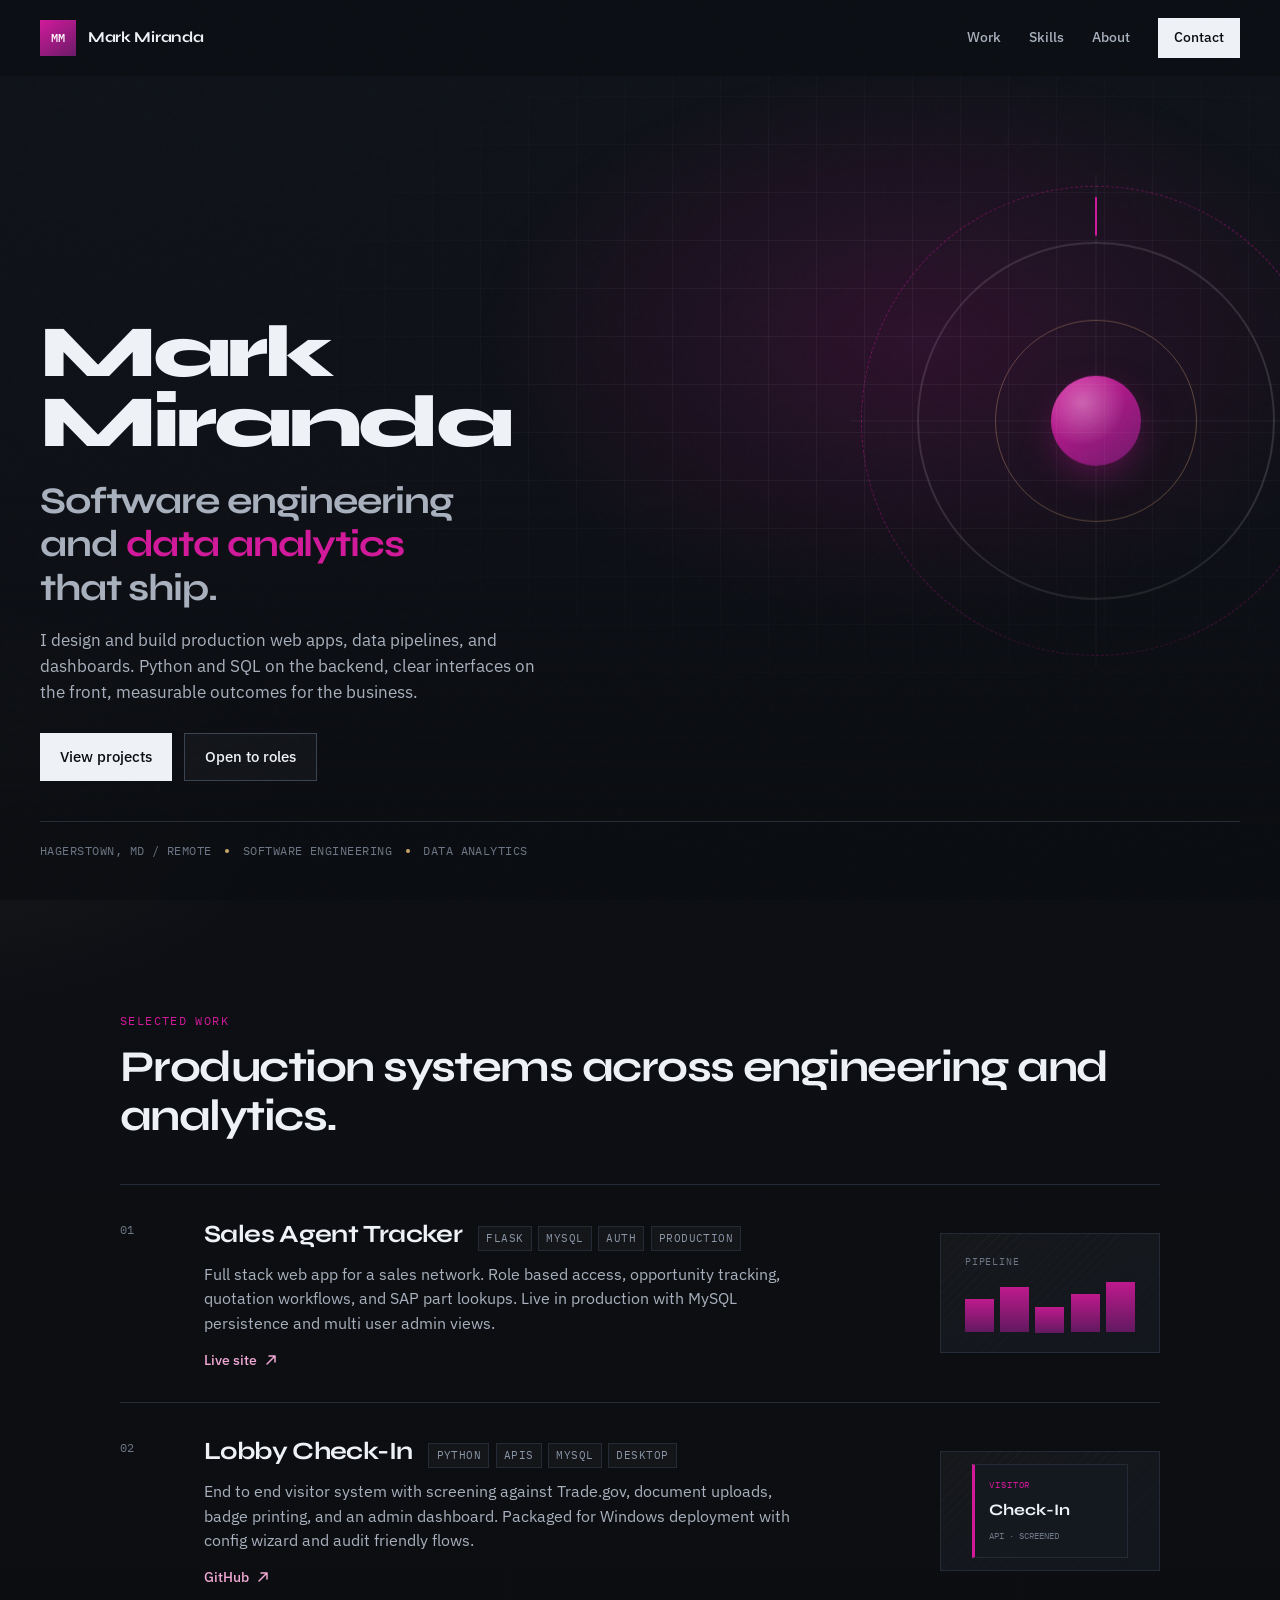
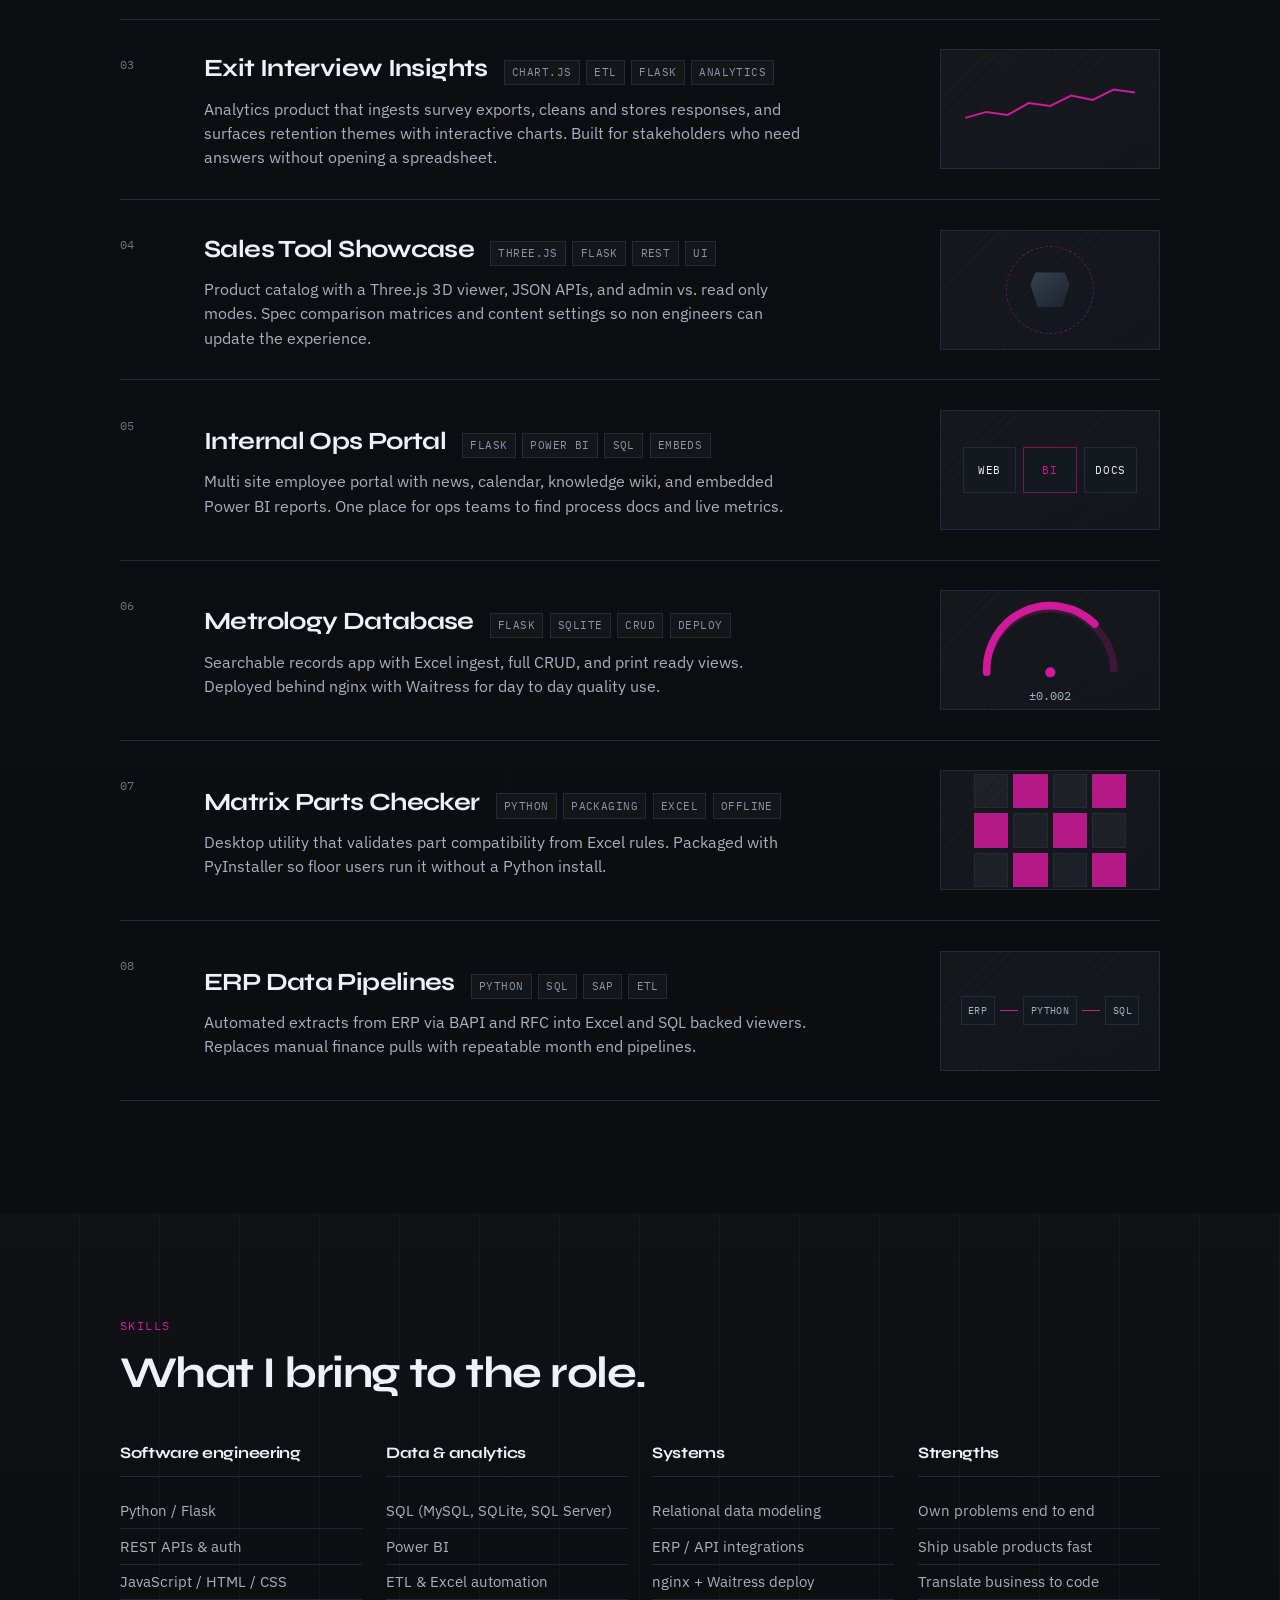
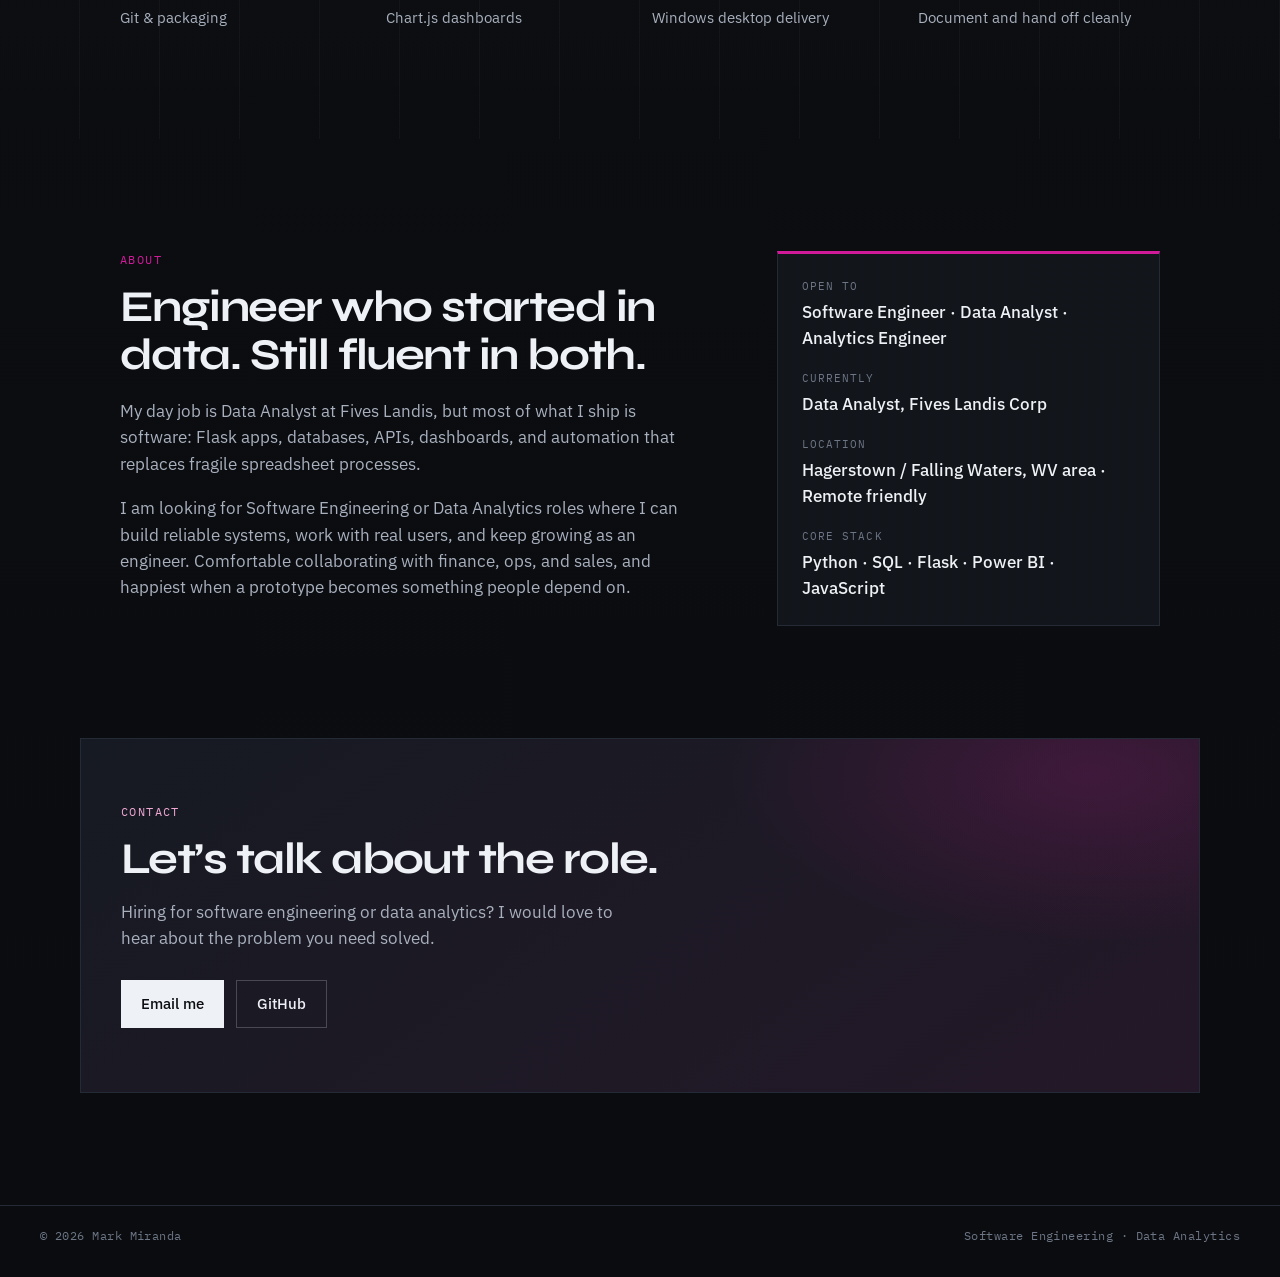
==== index.html @ 3b76115c "Publish portfolio site for software engineering and data analytics roles." ====
<!DOCTYPE html>
<html lang="en">
<head>
  <meta charset="UTF-8" />
  <meta name="viewport" content="width=device-width, initial-scale=1" />
  <meta name="description" content="Mark Miranda. Software engineer and data analyst. Python, Flask, SQL, Power BI. Building production web apps and analytics systems." />
  <title>Mark Miranda | Software Engineering &amp; Data Analytics</title>
  <link rel="preconnect" href="https://fonts.googleapis.com" />
  <link rel="preconnect" href="https://fonts.gstatic.com" crossorigin />
  <link href="https://fonts.googleapis.com/css2?family=IBM+Plex+Mono:wght@400;500&family=IBM+Plex+Sans:wght@400;500;600&family=Syne:wght@600;700;800&display=swap" rel="stylesheet" />
  <link rel="stylesheet" href="styles.css" />
</head>
<body>
  <div class="noise" aria-hidden="true"></div>

  <header class="site-header">
    <a class="logo" href="#top" aria-label="Mark Miranda home">
      <span class="logo-mark">MM</span>
      <span class="logo-name">Mark Miranda</span>
    </a>
    <nav class="nav" aria-label="Primary">
      <a href="#work">Work</a>
      <a href="#skills">Skills</a>
      <a href="#about">About</a>
      <a href="#contact" class="nav-cta">Contact</a>
    </nav>
    <button class="nav-toggle" type="button" aria-label="Open menu" aria-expanded="false">
      <span></span><span></span>
    </button>
  </header>

  <main id="top">
    <section class="hero">
      <div class="hero-visual" aria-hidden="true">
        <div class="dial">
          <div class="dial-ring dial-ring-a"></div>
          <div class="dial-ring dial-ring-b"></div>
          <div class="dial-ring dial-ring-c"></div>
          <div class="dial-cross"></div>
          <div class="dial-core"></div>
          <div class="dial-tick"></div>
        </div>
        <div class="hero-grid"></div>
        <div class="hero-wash"></div>
      </div>

      <div class="hero-copy">
        <p class="hero-brand">Mark Miranda</p>
        <h1 class="hero-title">
          Software engineering<br />
          and <span class="accent">data analytics</span><br />
          that ship.
        </h1>
        <p class="hero-lead">
          I design and build production web apps, data pipelines, and dashboards.
          Python and SQL on the backend, clear interfaces on the front, measurable
          outcomes for the business.
        </p>
        <div class="hero-actions">
          <a class="btn btn-primary" href="#work">View projects</a>
          <a class="btn btn-ghost" href="#contact">Open to roles</a>
        </div>
      </div>

      <div class="hero-meta">
        <span>Hagerstown, MD / Remote</span>
        <span class="dot" aria-hidden="true"></span>
        <span>Software Engineering</span>
        <span class="dot" aria-hidden="true"></span>
        <span>Data Analytics</span>
      </div>
    </section>

    <section class="work" id="work">
      <div class="section-head">
        <p class="eyebrow">Selected work</p>
        <h2>Production systems across engineering and analytics.</h2>
      </div>

      <ol class="project-list">
        <li class="project" data-reveal>
          <div class="project-index">01</div>
          <div class="project-body">
            <div class="project-top">
              <h3>Sales Agent Tracker</h3>
              <ul class="tags">
                <li>Flask</li>
                <li>MySQL</li>
                <li>Auth</li>
                <li>Production</li>
              </ul>
            </div>
            <p>
              Full stack web app for a sales network. Role based access, opportunity
              tracking, quotation workflows, and SAP part lookups. Live in production
              with MySQL persistence and multi user admin views.
            </p>
            <a class="project-link" href="https://www.fiveslandiscorp.com" target="_blank" rel="noopener noreferrer">
              Live site
              <svg width="16" height="16" viewBox="0 0 16 16" fill="none" aria-hidden="true"><path d="M4 12L12 4M12 4H6M12 4V10" stroke="currentColor" stroke-width="1.5" stroke-linecap="round" stroke-linejoin="round"/></svg>
            </a>
          </div>
          <div class="project-visual v-tracker" aria-hidden="true">
            <div class="viz-panel">
              <span class="viz-label">Pipeline</span>
              <div class="bars">
                <i style="--h:62%"></i><i style="--h:84%"></i><i style="--h:48%"></i><i style="--h:71%"></i><i style="--h:93%"></i>
              </div>
            </div>
          </div>
        </li>

        <li class="project" data-reveal>
          <div class="project-index">02</div>
          <div class="project-body">
            <div class="project-top">
              <h3>Lobby Check-In</h3>
              <ul class="tags">
                <li>Python</li>
                <li>APIs</li>
                <li>MySQL</li>
                <li>Desktop</li>
              </ul>
            </div>
            <p>
              End to end visitor system with screening against Trade.gov, document
              uploads, badge printing, and an admin dashboard. Packaged for Windows
              deployment with config wizard and audit friendly flows.
            </p>
            <a class="project-link" href="https://github.com/markdantemiranda/LobbyCheckInV1" target="_blank" rel="noopener noreferrer">
              GitHub
              <svg width="16" height="16" viewBox="0 0 16 16" fill="none" aria-hidden="true"><path d="M4 12L12 4M12 4H6M12 4V10" stroke="currentColor" stroke-width="1.5" stroke-linecap="round" stroke-linejoin="round"/></svg>
            </a>
          </div>
          <div class="project-visual v-lobby" aria-hidden="true">
            <div class="badge-mock">
              <span class="badge-chip">VISITOR</span>
              <span class="badge-name">Check-In</span>
              <span class="badge-id">API · SCREENED</span>
            </div>
          </div>
        </li>

        <li class="project" data-reveal>
          <div class="project-index">03</div>
          <div class="project-body">
            <div class="project-top">
              <h3>Exit Interview Insights</h3>
              <ul class="tags">
                <li>Chart.js</li>
                <li>ETL</li>
                <li>Flask</li>
                <li>Analytics</li>
              </ul>
            </div>
            <p>
              Analytics product that ingests survey exports, cleans and stores responses,
              and surfaces retention themes with interactive charts. Built for
              stakeholders who need answers without opening a spreadsheet.
            </p>
          </div>
          <div class="project-visual v-exit" aria-hidden="true">
            <div class="spark">
              <svg viewBox="0 0 160 64" preserveAspectRatio="none">
                <polyline points="0,48 20,40 40,44 60,28 80,32 100,18 120,24 140,10 160,14" fill="none" stroke="currentColor" stroke-width="2.5"/>
              </svg>
            </div>
          </div>
        </li>

        <li class="project" data-reveal>
          <div class="project-index">04</div>
          <div class="project-body">
            <div class="project-top">
              <h3>Sales Tool Showcase</h3>
              <ul class="tags">
                <li>Three.js</li>
                <li>Flask</li>
                <li>REST</li>
                <li>UI</li>
              </ul>
            </div>
            <p>
              Product catalog with a Three.js 3D viewer, JSON APIs, and admin vs.
              read only modes. Spec comparison matrices and content settings so
              non engineers can update the experience.
            </p>
          </div>
          <div class="project-visual v-sales" aria-hidden="true">
            <div class="orbit">
              <div class="orbit-ring"></div>
              <div class="orbit-machine"></div>
            </div>
          </div>
        </li>

        <li class="project" data-reveal>
          <div class="project-index">05</div>
          <div class="project-body">
            <div class="project-top">
              <h3>Internal Ops Portal</h3>
              <ul class="tags">
                <li>Flask</li>
                <li>Power BI</li>
                <li>SQL</li>
                <li>Embeds</li>
              </ul>
            </div>
            <p>
              Multi site employee portal with news, calendar, knowledge wiki, and
              embedded Power BI reports. One place for ops teams to find process
              docs and live metrics.
            </p>
          </div>
          <div class="project-visual v-portal" aria-hidden="true">
            <div class="portal-tiles">
              <span>WEB</span><span>BI</span><span>DOCS</span>
            </div>
          </div>
        </li>

        <li class="project" data-reveal>
          <div class="project-index">06</div>
          <div class="project-body">
            <div class="project-top">
              <h3>Metrology Database</h3>
              <ul class="tags">
                <li>Flask</li>
                <li>SQLite</li>
                <li>CRUD</li>
                <li>Deploy</li>
              </ul>
            </div>
            <p>
              Searchable records app with Excel ingest, full CRUD, and print ready
              views. Deployed behind nginx with Waitress for day to day quality use.
            </p>
          </div>
          <div class="project-visual v-metro" aria-hidden="true">
            <div class="metro-gauge">
              <svg viewBox="0 0 120 70" fill="none">
                <path d="M10 60 A50 50 0 0 1 110 60" stroke="currentColor" stroke-width="6" opacity=".2"/>
                <path class="metro-arc" d="M10 60 A50 50 0 0 1 95 22" stroke="currentColor" stroke-width="6" stroke-linecap="round"/>
                <circle cx="60" cy="60" r="4" fill="currentColor"/>
              </svg>
              <span>±0.002</span>
            </div>
          </div>
        </li>

        <li class="project" data-reveal>
          <div class="project-index">07</div>
          <div class="project-body">
            <div class="project-top">
              <h3>Matrix Parts Checker</h3>
              <ul class="tags">
                <li>Python</li>
                <li>Packaging</li>
                <li>Excel</li>
                <li>Offline</li>
              </ul>
            </div>
            <p>
              Desktop utility that validates part compatibility from Excel rules.
              Packaged with PyInstaller so floor users run it without a Python install.
            </p>
          </div>
          <div class="project-visual v-matrix" aria-hidden="true">
            <div class="matrix-grid">
              <i></i><i class="on"></i><i></i><i class="on"></i>
              <i class="on"></i><i></i><i class="on"></i><i></i>
              <i></i><i class="on"></i><i></i><i class="on"></i>
            </div>
          </div>
        </li>

        <li class="project" data-reveal>
          <div class="project-index">08</div>
          <div class="project-body">
            <div class="project-top">
              <h3>ERP Data Pipelines</h3>
              <ul class="tags">
                <li>Python</li>
                <li>SQL</li>
                <li>SAP</li>
                <li>ETL</li>
              </ul>
            </div>
            <p>
              Automated extracts from ERP via BAPI and RFC into Excel and SQL backed
              viewers. Replaces manual finance pulls with repeatable month end pipelines.
            </p>
          </div>
          <div class="project-visual v-sap" aria-hidden="true">
            <div class="sap-flow">
              <span>ERP</span>
              <em></em>
              <span>Python</span>
              <em></em>
              <span>SQL</span>
            </div>
          </div>
        </li>
      </ol>
    </section>

    <section class="stack" id="skills">
      <div class="section-head">
        <p class="eyebrow">Skills</p>
        <h2>What I bring to the role.</h2>
      </div>
      <div class="stack-grid" data-reveal>
        <div>
          <h3>Software engineering</h3>
          <ul>
            <li>Python / Flask</li>
            <li>REST APIs &amp; auth</li>
            <li>JavaScript / HTML / CSS</li>
            <li>Git &amp; packaging</li>
          </ul>
        </div>
        <div>
          <h3>Data &amp; analytics</h3>
          <ul>
            <li>SQL (MySQL, SQLite, SQL Server)</li>
            <li>Power BI</li>
            <li>ETL &amp; Excel automation</li>
            <li>Chart.js dashboards</li>
          </ul>
        </div>
        <div>
          <h3>Systems</h3>
          <ul>
            <li>Relational data modeling</li>
            <li>ERP / API integrations</li>
            <li>nginx + Waitress deploy</li>
            <li>Windows desktop delivery</li>
          </ul>
        </div>
        <div>
          <h3>Strengths</h3>
          <ul>
            <li>Own problems end to end</li>
            <li>Ship usable products fast</li>
            <li>Translate business to code</li>
            <li>Document and hand off cleanly</li>
          </ul>
        </div>
      </div>
    </section>

    <section class="about" id="about">
      <div class="about-grid">
        <div class="about-copy" data-reveal>
          <p class="eyebrow">About</p>
          <h2>Engineer who started in data. Still fluent in both.</h2>
          <p>
            My day job is Data Analyst at Fives Landis, but most of what I ship is
            software: Flask apps, databases, APIs, dashboards, and automation that
            replaces fragile spreadsheet processes.
          </p>
          <p>
            I am looking for Software Engineering or Data Analytics roles where I can
            build reliable systems, work with real users, and keep growing as an
            engineer. Comfortable collaborating with finance, ops, and sales, and
            happiest when a prototype becomes something people depend on.
          </p>
        </div>
        <aside class="about-aside" data-reveal>
          <dl>
            <div>
              <dt>Open to</dt>
              <dd>Software Engineer · Data Analyst · Analytics Engineer</dd>
            </div>
            <div>
              <dt>Currently</dt>
              <dd>Data Analyst, Fives Landis Corp</dd>
            </div>
            <div>
              <dt>Location</dt>
              <dd>Hagerstown / Falling Waters, WV area · Remote friendly</dd>
            </div>
            <div>
              <dt>Core stack</dt>
              <dd>Python · SQL · Flask · Power BI · JavaScript</dd>
            </div>
          </dl>
        </aside>
      </div>
    </section>

    <section class="contact" id="contact">
      <div class="contact-panel" data-reveal>
        <p class="eyebrow">Contact</p>
        <h2>Let’s talk about the role.</h2>
        <p>
          Hiring for software engineering or data analytics? I would love to hear
          about the problem you need solved.
        </p>
        <div class="contact-actions">
          <a class="btn btn-primary" href="mailto:Mark.Miranda@fivesgroup.com">Email me</a>
          <a class="btn btn-ghost" href="https://github.com/markdantemiranda" target="_blank" rel="noopener noreferrer">GitHub</a>
        </div>
      </div>
    </section>
  </main>

  <footer class="site-footer">
    <span>© <span id="year"></span> Mark Miranda</span>
    <span class="footer-note">Software Engineering · Data Analytics</span>
  </footer>

  <script src="script.js"></script>
</body>
</html>
---- styles.css ----
:root {
  --bg: #0c0e12;
  --bg-elevated: #14181f;
  --ink: #eef1f5;
  --ink-soft: #a8b0bd;
  --mute: #6d7685;
  --line: #252b36;
  --line-strong: #3a4352;
  --magenta: #d11a9a;
  --mulberry: #6b1a68;
  --gold: #c9a66b;
  --steel: #8b96a8;
  --font-display: "Syne", sans-serif;
  --font-body: "IBM Plex Sans", sans-serif;
  --font-mono: "IBM Plex Mono", ui-monospace, monospace;
  --ease: cubic-bezier(0.22, 1, 0.36, 1);
  --max: 1120px;
}

*,
*::before,
*::after {
  box-sizing: border-box;
}

html {
  scroll-behavior: smooth;
  color-scheme: dark;
}

body {
  margin: 0;
  color: var(--ink);
  font-family: var(--font-body);
  font-size: 17px;
  line-height: 1.55;
  background:
    radial-gradient(900px 520px at 88% -8%, rgba(209, 26, 154, 0.14), transparent 55%),
    radial-gradient(700px 420px at -5% 18%, rgba(201, 166, 107, 0.06), transparent 50%),
    linear-gradient(180deg, #10131a 0%, var(--bg) 28%, #0a0c10 100%);
  -webkit-font-smoothing: antialiased;
  overflow-x: hidden;
}

img {
  max-width: 100%;
  display: block;
}

a {
  color: inherit;
  text-decoration: none;
}

button {
  font: inherit;
  color: inherit;
  background: none;
  border: 0;
  cursor: pointer;
}

ul,
ol {
  margin: 0;
  padding: 0;
  list-style: none;
}

h1,
h2,
h3,
p {
  margin: 0;
}

.noise {
  pointer-events: none;
  position: fixed;
  inset: 0;
  z-index: 9999;
  opacity: 0.045;
  mix-blend-mode: soft-light;
  background-image: url("data:image/svg+xml,%3Csvg viewBox='0 0 200 200' xmlns='http://www.w3.org/2000/svg'%3E%3Cfilter id='n'%3E%3CfeTurbulence type='fractalNoise' baseFrequency='0.85' numOctaves='4' stitchTiles='stitch'/%3E%3C/filter%3E%3Crect width='100%25' height='100%25' filter='url(%23n)'/%3E%3C/svg%3E");
}

/* ---------- Header ---------- */
.site-header {
  position: fixed;
  inset: 0 0 auto;
  z-index: 100;
  display: flex;
  align-items: center;
  justify-content: space-between;
  padding: 1.1rem clamp(1.25rem, 4vw, 2.5rem);
  backdrop-filter: blur(16px);
  background: rgba(12, 14, 18, 0.72);
  border-bottom: 1px solid transparent;
  transition: border-color 0.3s var(--ease), background 0.3s var(--ease);
}

.site-header.is-scrolled {
  border-bottom-color: var(--line);
  background: rgba(12, 14, 18, 0.9);
}

.logo {
  display: flex;
  align-items: center;
  gap: 0.75rem;
}

.logo-mark {
  display: grid;
  place-items: center;
  width: 2.25rem;
  height: 2.25rem;
  font-family: var(--font-mono);
  font-size: 0.72rem;
  font-weight: 500;
  letter-spacing: 0.04em;
  color: #fff;
  background: linear-gradient(145deg, var(--magenta), var(--mulberry));
}

.logo-name {
  font-family: var(--font-display);
  font-weight: 700;
  font-size: 0.95rem;
  letter-spacing: -0.02em;
}

.nav {
  display: flex;
  align-items: center;
  gap: 1.75rem;
}

.nav a {
  font-size: 0.9rem;
  font-weight: 500;
  color: var(--ink-soft);
  transition: color 0.2s;
}

.nav a:hover {
  color: var(--ink);
}

.nav-cta {
  padding: 0.55rem 1rem;
  color: #0c0e12 !important;
  background: var(--ink);
  transition: background 0.2s, color 0.2s, transform 0.2s;
}

.nav-cta:hover {
  background: var(--magenta);
  color: #fff !important;
}

.nav-toggle {
  display: none;
  width: 2.5rem;
  height: 2.5rem;
  place-items: center;
  gap: 6px;
  flex-direction: column;
}

.nav-toggle span {
  display: block;
  width: 1.25rem;
  height: 1.5px;
  background: var(--ink);
  transition: transform 0.3s var(--ease);
}

.nav-toggle[aria-expanded="true"] span:first-child {
  transform: translateY(3.75px) rotate(45deg);
}

.nav-toggle[aria-expanded="true"] span:last-child {
  transform: translateY(-3.75px) rotate(-45deg);
}

/* ---------- Hero ---------- */
.hero {
  position: relative;
  min-height: 100svh;
  display: grid;
  align-content: end;
  padding:
    calc(5.5rem + env(safe-area-inset-top))
    clamp(1.25rem, 4vw, 2.5rem)
    clamp(1.5rem, 4vw, 2.5rem);
  overflow: hidden;
}

.hero-visual {
  position: absolute;
  inset: 0;
  pointer-events: none;
}

.hero-grid {
  position: absolute;
  inset: 0;
  background-image:
    linear-gradient(rgba(238, 241, 245, 0.05) 1px, transparent 1px),
    linear-gradient(90deg, rgba(238, 241, 245, 0.05) 1px, transparent 1px);
  background-size: 48px 48px;
  mask-image: radial-gradient(ellipse 70% 60% at 70% 40%, #000 20%, transparent 75%);
  animation: gridIn 1.4s var(--ease) both;
}

.hero-wash {
  position: absolute;
  inset: 0;
  background:
    linear-gradient(180deg, transparent 55%, rgba(12, 14, 18, 0.94) 92%),
    radial-gradient(ellipse 50% 45% at 72% 38%, rgba(209, 26, 154, 0.16), transparent 70%);
}

.dial {
  position: absolute;
  top: 48%;
  right: max(-8vw, -6rem);
  width: min(58vw, 560px);
  aspect-ratio: 1;
  transform: translateY(-52%);
  color: var(--ink);
  animation: dialIn 1.6s var(--ease) both;
}

.dial-ring {
  position: absolute;
  inset: 0;
  border: 1px solid rgba(238, 241, 245, 0.1);
  border-radius: 50%;
}

.dial-ring-a {
  inset: 8%;
  border-style: dashed;
  border-color: rgba(209, 26, 154, 0.45);
  animation: spin 48s linear infinite;
}

.dial-ring-b {
  inset: 18%;
  border-width: 2px;
  border-color: rgba(238, 241, 245, 0.14);
}

.dial-ring-c {
  inset: 32%;
  border-color: rgba(201, 166, 107, 0.4);
}

.dial-cross::before,
.dial-cross::after {
  content: "";
  position: absolute;
  background: rgba(238, 241, 245, 0.08);
}

.dial-cross::before {
  left: 50%;
  top: 6%;
  bottom: 6%;
  width: 1px;
  transform: translateX(-50%);
}

.dial-cross::after {
  top: 50%;
  left: 6%;
  right: 6%;
  height: 1px;
  transform: translateY(-50%);
}

.dial-core {
  position: absolute;
  inset: 42%;
  border-radius: 50%;
  background:
    radial-gradient(circle at 35% 30%, rgba(255, 255, 255, 0.35), transparent 50%),
    linear-gradient(145deg, var(--magenta), var(--mulberry));
  box-shadow: 0 12px 40px -12px rgba(209, 26, 154, 0.55);
}

.dial-tick {
  position: absolute;
  inset: 0;
  animation: spin 22s linear infinite;
}

.dial-tick::before {
  content: "";
  position: absolute;
  top: 10%;
  left: 50%;
  width: 2px;
  height: 7%;
  transform: translateX(-50%);
  background: var(--magenta);
  border-radius: 1px;
}

.hero-copy {
  position: relative;
  z-index: 1;
  max-width: 38rem;
  padding-bottom: 2.5rem;
}

.hero-brand {
  font-family: var(--font-display);
  font-weight: 800;
  font-size: clamp(2.6rem, 7vw, 4.6rem);
  line-height: 0.95;
  letter-spacing: -0.045em;
  margin-bottom: 1.35rem;
  animation: rise 0.9s var(--ease) 0.1s both;
}

.hero-title {
  font-family: var(--font-display);
  font-weight: 700;
  font-size: clamp(1.55rem, 3.4vw, 2.35rem);
  line-height: 1.15;
  letter-spacing: -0.03em;
  color: var(--ink-soft);
  margin-bottom: 1.15rem;
  animation: rise 0.9s var(--ease) 0.22s both;
}

.hero-title .accent {
  color: var(--magenta);
}

.hero-lead {
  max-width: 32rem;
  color: var(--ink-soft);
  font-size: 1.05rem;
  margin-bottom: 1.75rem;
  animation: rise 0.9s var(--ease) 0.34s both;
}

.hero-actions {
  display: flex;
  flex-wrap: wrap;
  gap: 0.75rem;
  animation: rise 0.9s var(--ease) 0.46s both;
}

.hero-meta {
  position: relative;
  z-index: 1;
  display: flex;
  flex-wrap: wrap;
  align-items: center;
  gap: 0.65rem 0.85rem;
  padding-top: 1.25rem;
  border-top: 1px solid var(--line);
  font-family: var(--font-mono);
  font-size: 0.72rem;
  letter-spacing: 0.04em;
  text-transform: uppercase;
  color: var(--mute);
  animation: rise 0.9s var(--ease) 0.58s both;
}

.hero-meta .dot {
  width: 4px;
  height: 4px;
  border-radius: 50%;
  background: var(--gold);
}

.btn {
  display: inline-flex;
  align-items: center;
  justify-content: center;
  gap: 0.4rem;
  min-height: 2.85rem;
  padding: 0.7rem 1.25rem;
  font-weight: 500;
  font-size: 0.95rem;
  transition: background 0.25s, color 0.25s, border-color 0.25s, transform 0.25s;
}

.btn:hover {
  transform: translateY(-1px);
}

.btn-primary {
  color: #0c0e12;
  background: var(--ink);
}

.btn-primary:hover {
  background: var(--magenta);
  color: #fff;
}

.btn-ghost {
  color: var(--ink);
  border: 1px solid var(--line-strong);
  background: rgba(255, 255, 255, 0.03);
}

.btn-ghost:hover {
  border-color: var(--ink-soft);
  background: rgba(255, 255, 255, 0.06);
}

/* ---------- Sections ---------- */
.section-head {
  max-width: var(--max);
  margin: 0 auto 2.75rem;
  padding: 0 clamp(1.25rem, 4vw, 2.5rem);
}

.eyebrow {
  font-family: var(--font-mono);
  font-size: 0.72rem;
  letter-spacing: 0.12em;
  text-transform: uppercase;
  color: var(--magenta);
  margin-bottom: 0.85rem;
}

.section-head h2,
.about-copy h2,
.contact-panel h2 {
  font-family: var(--font-display);
  font-weight: 700;
  font-size: clamp(1.85rem, 3.5vw, 2.75rem);
  letter-spacing: -0.035em;
  line-height: 1.1;
}

/* ---------- Work ---------- */
.work {
  padding: clamp(4.5rem, 10vw, 7rem) 0;
}

.project-list {
  max-width: var(--max);
  margin: 0 auto;
  padding: 0 clamp(1.25rem, 4vw, 2.5rem);
}

.project {
  display: grid;
  grid-template-columns: 3.5rem 1fr minmax(140px, 220px);
  gap: 1.25rem 1.75rem;
  align-items: center;
  padding: 1.85rem 0;
  border-top: 1px solid var(--line);
  transition: background 0.35s var(--ease);
}

.project:last-child {
  border-bottom: 1px solid var(--line);
}

.project:hover {
  background: linear-gradient(90deg, rgba(209, 26, 154, 0.08), transparent 70%);
}

.project-index {
  font-family: var(--font-mono);
  font-size: 0.78rem;
  color: var(--mute);
  padding-top: 0.35rem;
  align-self: start;
}

.project-top {
  display: flex;
  flex-wrap: wrap;
  align-items: baseline;
  gap: 0.65rem 1rem;
  margin-bottom: 0.55rem;
}

.project-top h3 {
  font-family: var(--font-display);
  font-size: clamp(1.25rem, 2.2vw, 1.55rem);
  font-weight: 700;
  letter-spacing: -0.025em;
}

.tags {
  display: flex;
  flex-wrap: wrap;
  gap: 0.4rem;
}

.tags li {
  font-family: var(--font-mono);
  font-size: 0.68rem;
  letter-spacing: 0.04em;
  text-transform: uppercase;
  color: var(--steel);
  padding: 0.2rem 0.45rem;
  border: 1px solid var(--line);
  background: rgba(255, 255, 255, 0.03);
}

.project-body p {
  color: var(--ink-soft);
  max-width: 38rem;
  font-size: 0.98rem;
}

.project-link {
  display: inline-flex;
  align-items: center;
  gap: 0.35rem;
  margin-top: 0.85rem;
  font-size: 0.9rem;
  font-weight: 500;
  color: #f0a8d4;
}

.project-link:hover svg {
  transform: translate(2px, -2px);
}

.project-link svg {
  transition: transform 0.25s var(--ease);
}

.project-visual {
  height: 120px;
  display: grid;
  place-items: center;
  background:
    linear-gradient(160deg, rgba(255, 255, 255, 0.04), rgba(20, 24, 31, 0.9)),
    repeating-linear-gradient(
      -45deg,
      transparent,
      transparent 6px,
      rgba(238, 241, 245, 0.025) 6px,
      rgba(238, 241, 245, 0.025) 7px
    );
  border: 1px solid var(--line);
  overflow: hidden;
}

/* Project visual motifs */
.viz-panel {
  width: 78%;
  color: var(--magenta);
}

.viz-label {
  display: block;
  font-family: var(--font-mono);
  font-size: 0.62rem;
  letter-spacing: 0.08em;
  text-transform: uppercase;
  color: var(--mute);
  margin-bottom: 0.55rem;
}

.bars {
  display: flex;
  align-items: flex-end;
  gap: 6px;
  height: 54px;
}

.bars i {
  flex: 1;
  height: var(--h);
  background: linear-gradient(180deg, var(--magenta), var(--mulberry));
  opacity: 0.9;
  transform-origin: bottom;
  animation: barRise 1.2s var(--ease) both;
}

.badge-mock {
  display: flex;
  flex-direction: column;
  gap: 0.35rem;
  width: 72%;
  padding: 0.85rem 0.9rem;
  background: var(--bg-elevated);
  border: 1px solid var(--line);
  border-left: 3px solid var(--magenta);
}

.badge-chip {
  font-family: var(--font-mono);
  font-size: 0.58rem;
  letter-spacing: 0.1em;
  color: var(--magenta);
}

.badge-name {
  font-family: var(--font-display);
  font-weight: 700;
  font-size: 1rem;
}

.badge-id {
  font-family: var(--font-mono);
  font-size: 0.58rem;
  color: var(--mute);
}

.orbit {
  position: relative;
  width: 88px;
  height: 88px;
}

.orbit-ring {
  position: absolute;
  inset: 0;
  border: 1px dashed rgba(209, 26, 154, 0.45);
  border-radius: 50%;
  animation: spin 18s linear infinite;
}

.orbit-machine {
  position: absolute;
  inset: 22%;
  background: linear-gradient(145deg, #3a4454, #1a1f28);
  clip-path: polygon(20% 15%, 80% 15%, 90% 40%, 75% 85%, 25% 85%, 10% 40%);
  box-shadow: inset 0 0 0 1px rgba(201, 166, 107, 0.35);
}

.portal-tiles {
  display: grid;
  grid-template-columns: repeat(3, 1fr);
  gap: 0.45rem;
  width: 80%;
}

.portal-tiles span {
  display: grid;
  place-items: center;
  aspect-ratio: 1.15;
  font-family: var(--font-mono);
  font-size: 0.68rem;
  letter-spacing: 0.06em;
  background: var(--bg-elevated);
  border: 1px solid var(--line);
}

.portal-tiles span:nth-child(2) {
  border-color: rgba(209, 26, 154, 0.5);
  color: var(--magenta);
}

.metro-gauge {
  display: grid;
  place-items: center;
  gap: 0.15rem;
  color: var(--magenta);
  width: 70%;
}

.metro-gauge svg {
  width: 100%;
}

.metro-arc {
  stroke-dasharray: 120;
  stroke-dashoffset: 120;
  animation: drawArc 1.4s var(--ease) 0.2s forwards;
}

.metro-gauge span {
  font-family: var(--font-mono);
  font-size: 0.72rem;
  color: var(--ink-soft);
}

.spark {
  width: 78%;
  color: var(--magenta);
}

.spark svg {
  width: 100%;
  height: 48px;
}

.spark polyline {
  stroke-dasharray: 240;
  stroke-dashoffset: 240;
  animation: drawLine 1.6s var(--ease) forwards;
}

.matrix-grid {
  display: grid;
  grid-template-columns: repeat(4, 1fr);
  gap: 5px;
  width: 70%;
}

.matrix-grid i {
  aspect-ratio: 1;
  background: rgba(238, 241, 245, 0.04);
  border: 1px solid var(--line);
}

.matrix-grid i.on {
  background: rgba(209, 26, 154, 0.85);
  border-color: transparent;
}

.sap-flow {
  display: flex;
  align-items: center;
  gap: 0.35rem;
  font-family: var(--font-mono);
  font-size: 0.62rem;
  letter-spacing: 0.04em;
  text-transform: uppercase;
  color: var(--ink-soft);
}

.sap-flow em {
  width: 1.1rem;
  height: 1px;
  background: var(--magenta);
}

.sap-flow span {
  padding: 0.35rem 0.4rem;
  background: var(--bg-elevated);
  border: 1px solid var(--line);
}

/* ---------- Stack ---------- */
.stack {
  padding: clamp(4rem, 9vw, 6.5rem) 0;
  background:
    linear-gradient(180deg, rgba(255, 255, 255, 0.02), transparent),
    repeating-linear-gradient(
      90deg,
      transparent,
      transparent 79px,
      rgba(238, 241, 245, 0.03) 79px,
      rgba(238, 241, 245, 0.03) 80px
    );
}

.stack-grid {
  max-width: var(--max);
  margin: 0 auto;
  padding: 0 clamp(1.25rem, 4vw, 2.5rem);
  display: grid;
  grid-template-columns: repeat(4, 1fr);
  gap: 2rem 1.5rem;
}

.stack-grid h3 {
  font-family: var(--font-display);
  font-size: 1rem;
  font-weight: 700;
  letter-spacing: -0.02em;
  margin-bottom: 1rem;
  padding-bottom: 0.65rem;
  border-bottom: 1px solid var(--line);
}

.stack-grid li {
  color: var(--ink-soft);
  padding: 0.35rem 0;
  font-size: 0.95rem;
  border-bottom: 1px solid rgba(37, 43, 54, 0.9);
}

.stack-grid li:last-child {
  border-bottom: 0;
}

/* ---------- About ---------- */
.about {
  padding: clamp(4.5rem, 10vw, 7rem) 0;
}

.about-grid {
  max-width: var(--max);
  margin: 0 auto;
  padding: 0 clamp(1.25rem, 4vw, 2.5rem);
  display: grid;
  grid-template-columns: 1.35fr 0.85fr;
  gap: 3rem;
  align-items: start;
}

.about-copy p:not(.eyebrow) {
  margin-top: 1.15rem;
  color: var(--ink-soft);
  max-width: 36rem;
}

.about-aside {
  padding: 1.5rem;
  background: rgba(20, 24, 31, 0.8);
  border: 1px solid var(--line);
  border-top: 3px solid var(--magenta);
}

.about-aside dl {
  margin: 0;
  display: grid;
  gap: 1.15rem;
}

.about-aside dt {
  font-family: var(--font-mono);
  font-size: 0.68rem;
  letter-spacing: 0.1em;
  text-transform: uppercase;
  color: var(--mute);
  margin-bottom: 0.25rem;
}

.about-aside dd {
  margin: 0;
  font-weight: 500;
}

/* ---------- Contact ---------- */
.contact {
  padding: 0 0 clamp(4.5rem, 10vw, 7rem);
}

.contact-panel {
  max-width: var(--max);
  margin: 0 auto;
  padding: clamp(2.5rem, 6vw, 4rem) clamp(1.25rem, 4vw, 2.5rem);
  background:
    radial-gradient(600px 280px at 90% 10%, rgba(209, 26, 154, 0.18), transparent 60%),
    linear-gradient(145deg, #161a22, #241828);
  border: 1px solid var(--line);
  color: var(--ink);
}

.contact-panel .eyebrow {
  color: #f0a8d4;
}

.contact-panel p:not(.eyebrow) {
  margin: 1rem 0 1.75rem;
  max-width: 32rem;
  color: var(--ink-soft);
}

.contact-actions {
  display: flex;
  flex-wrap: wrap;
  gap: 0.75rem;
}

.contact-panel .btn-primary {
  background: var(--ink);
  color: #0c0e12;
}

.contact-panel .btn-primary:hover {
  background: var(--magenta);
  color: #fff;
}

.contact-panel .btn-ghost {
  color: var(--ink);
  border-color: rgba(238, 241, 245, 0.22);
  background: transparent;
}

.contact-panel .btn-ghost:hover {
  border-color: var(--ink);
  background: rgba(255, 255, 255, 0.06);
}

/* ---------- Footer ---------- */
.site-footer {
  display: flex;
  justify-content: space-between;
  gap: 1rem;
  flex-wrap: wrap;
  padding: 1.35rem clamp(1.25rem, 4vw, 2.5rem) 2rem;
  font-family: var(--font-mono);
  font-size: 0.72rem;
  letter-spacing: 0.04em;
  color: var(--mute);
  border-top: 1px solid var(--line);
}

/* ---------- Reveal ---------- */
[data-reveal] {
  opacity: 0;
  transform: translateY(24px);
  transition: opacity 0.8s var(--ease), transform 0.8s var(--ease);
}

[data-reveal].is-in {
  opacity: 1;
  transform: none;
}

.project.is-in .bars i {
  animation-play-state: running;
}

/* ---------- Animations ---------- */
@keyframes rise {
  from {
    opacity: 0;
    transform: translateY(22px);
  }
  to {
    opacity: 1;
    transform: none;
  }
}

@keyframes dialIn {
  from {
    opacity: 0;
    transform: translateY(-48%) scale(0.92);
  }
  to {
    opacity: 1;
    transform: translateY(-52%) scale(1);
  }
}

@keyframes gridIn {
  from {
    opacity: 0;
  }
  to {
    opacity: 1;
  }
}

@keyframes spin {
  to {
    transform: rotate(360deg);
  }
}

@keyframes barRise {
  from {
    transform: scaleY(0);
  }
  to {
    transform: scaleY(1);
  }
}

@keyframes drawArc {
  to {
    stroke-dashoffset: 0;
  }
}

@keyframes drawLine {
  to {
    stroke-dashoffset: 0;
  }
}

/* ---------- Responsive ---------- */
@media (max-width: 900px) {
  .stack-grid {
    grid-template-columns: repeat(2, 1fr);
  }

  .about-grid {
    grid-template-columns: 1fr;
    gap: 2rem;
  }

  .project {
    grid-template-columns: 2.5rem 1fr;
  }

  .project-visual {
    grid-column: 2;
    height: 100px;
  }

  .dial {
    width: min(70vw, 420px);
    opacity: 0.55;
  }
}

@media (max-width: 720px) {
  .nav-toggle {
    display: grid;
  }

  .nav {
    position: fixed;
    inset: 4.2rem 1rem auto;
    display: none;
    flex-direction: column;
    align-items: stretch;
    gap: 0;
    padding: 0.5rem;
    background: rgba(20, 24, 31, 0.96);
    border: 1px solid var(--line);
    backdrop-filter: blur(16px);
  }

  .nav.is-open {
    display: flex;
  }

  .nav a {
    padding: 0.9rem 1rem;
  }

  .nav-cta {
    text-align: center;
  }

  .hero {
    align-content: center;
    padding-bottom: 2rem;
  }

  .hero-brand {
    font-size: clamp(2.2rem, 11vw, 3.2rem);
  }

  .dial {
    top: 28%;
    right: -28vw;
    width: 70vw;
  }

  .project {
    grid-template-columns: 1fr;
    gap: 0.85rem;
  }

  .project-index {
    padding-top: 0;
  }

  .project-visual {
    grid-column: 1;
  }

  .stack-grid {
    grid-template-columns: 1fr 1fr;
    gap: 1.5rem;
  }

  .contact-panel .btn-primary {
    width: 100%;
  }
}

@media (max-width: 480px) {
  .stack-grid {
    grid-template-columns: 1fr;
  }

  .hero-meta .dot:nth-of-type(2),
  .hero-meta span:last-child {
    display: none;
  }
}

@media (prefers-reduced-motion: reduce) {
  html {
    scroll-behavior: auto;
  }

  *,
  *::before,
  *::after {
    animation-duration: 0.01ms !important;
    animation-iteration-count: 1 !important;
    transition-duration: 0.01ms !important;
  }

  [data-reveal] {
    opacity: 1;
    transform: none;
  }
}
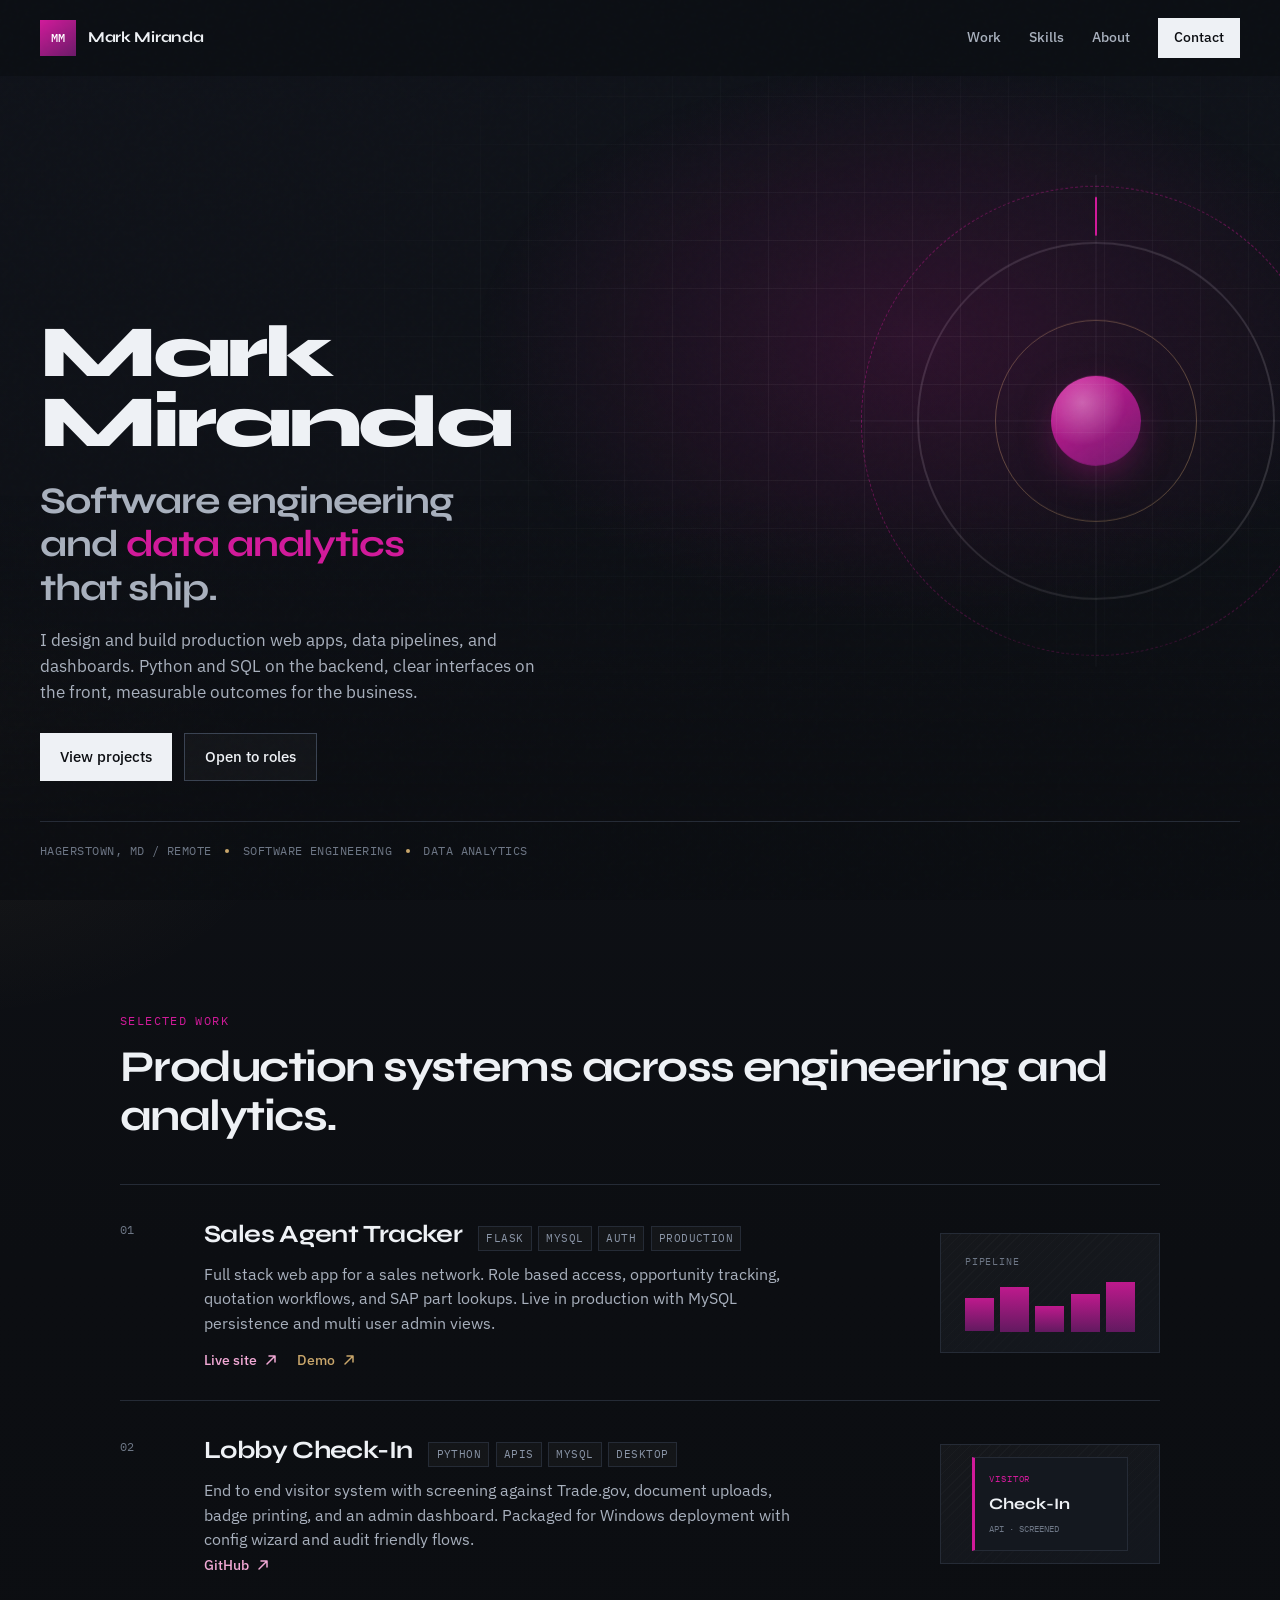
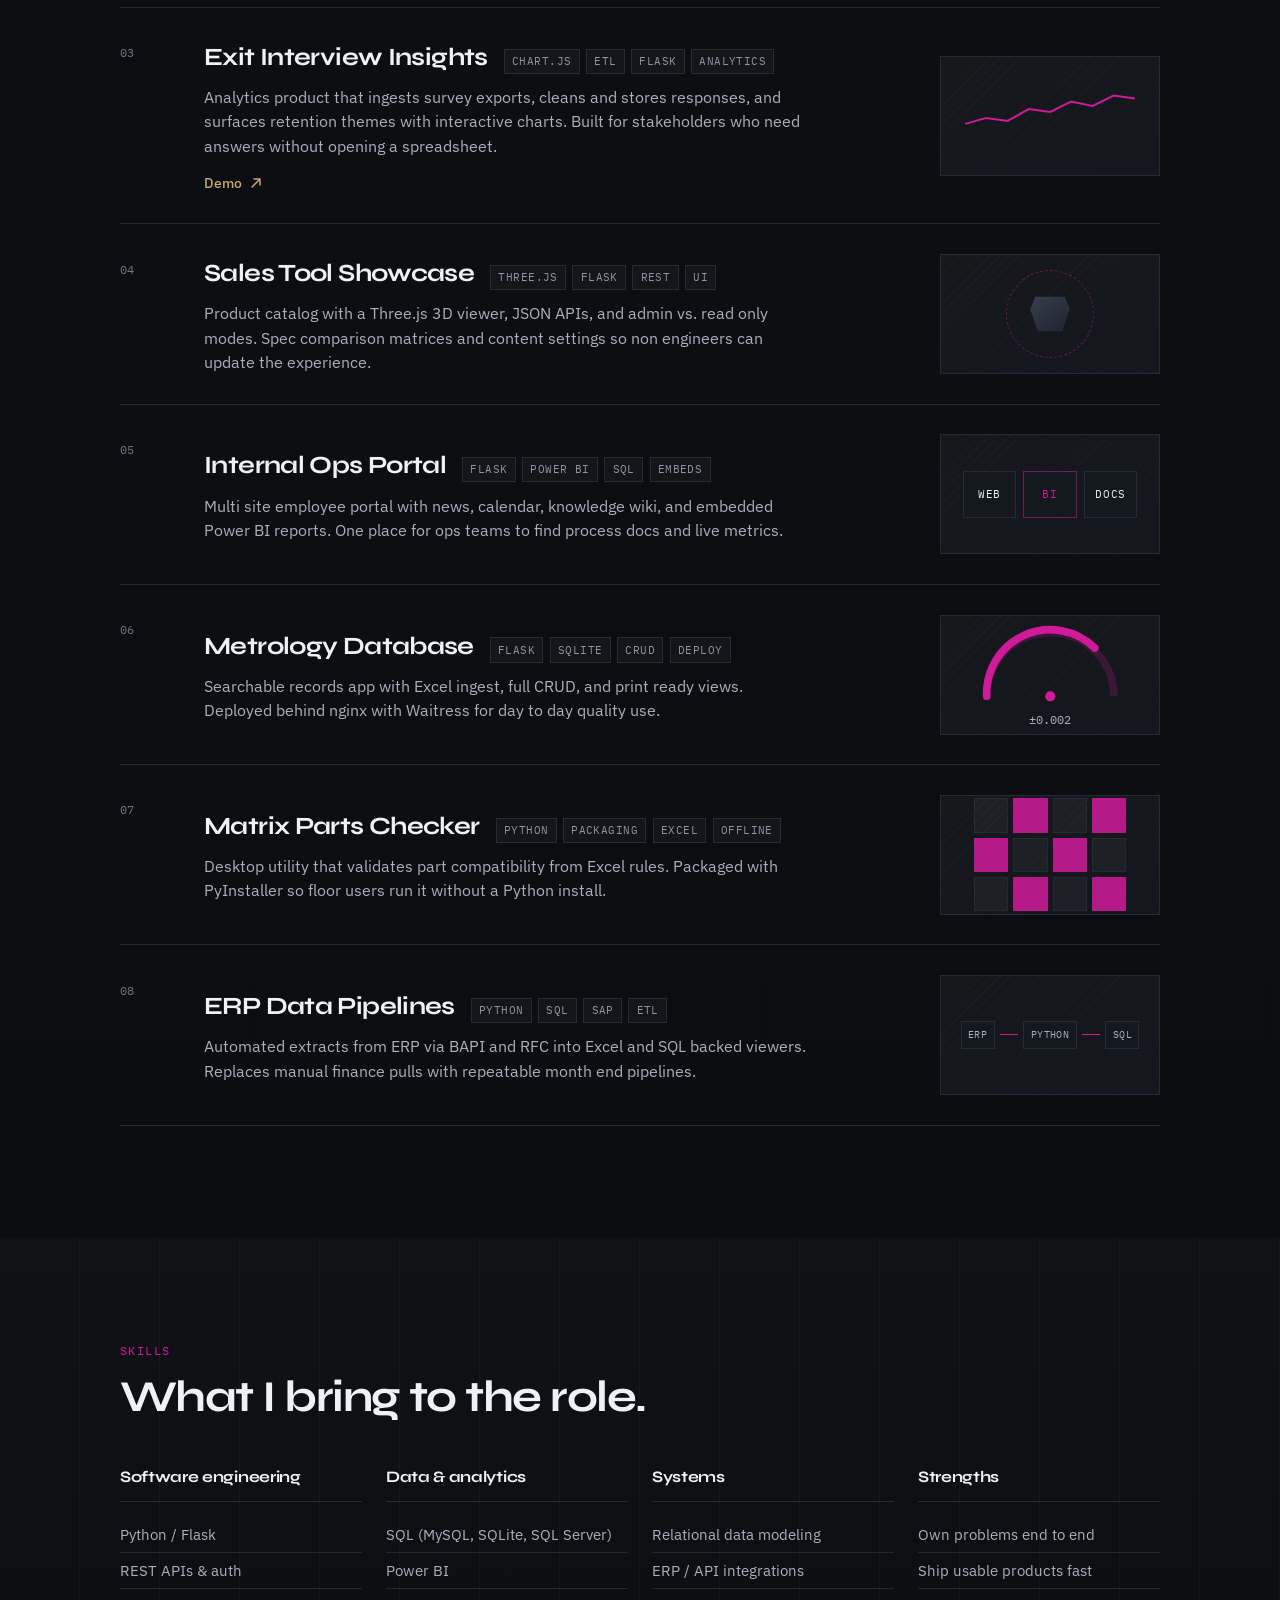
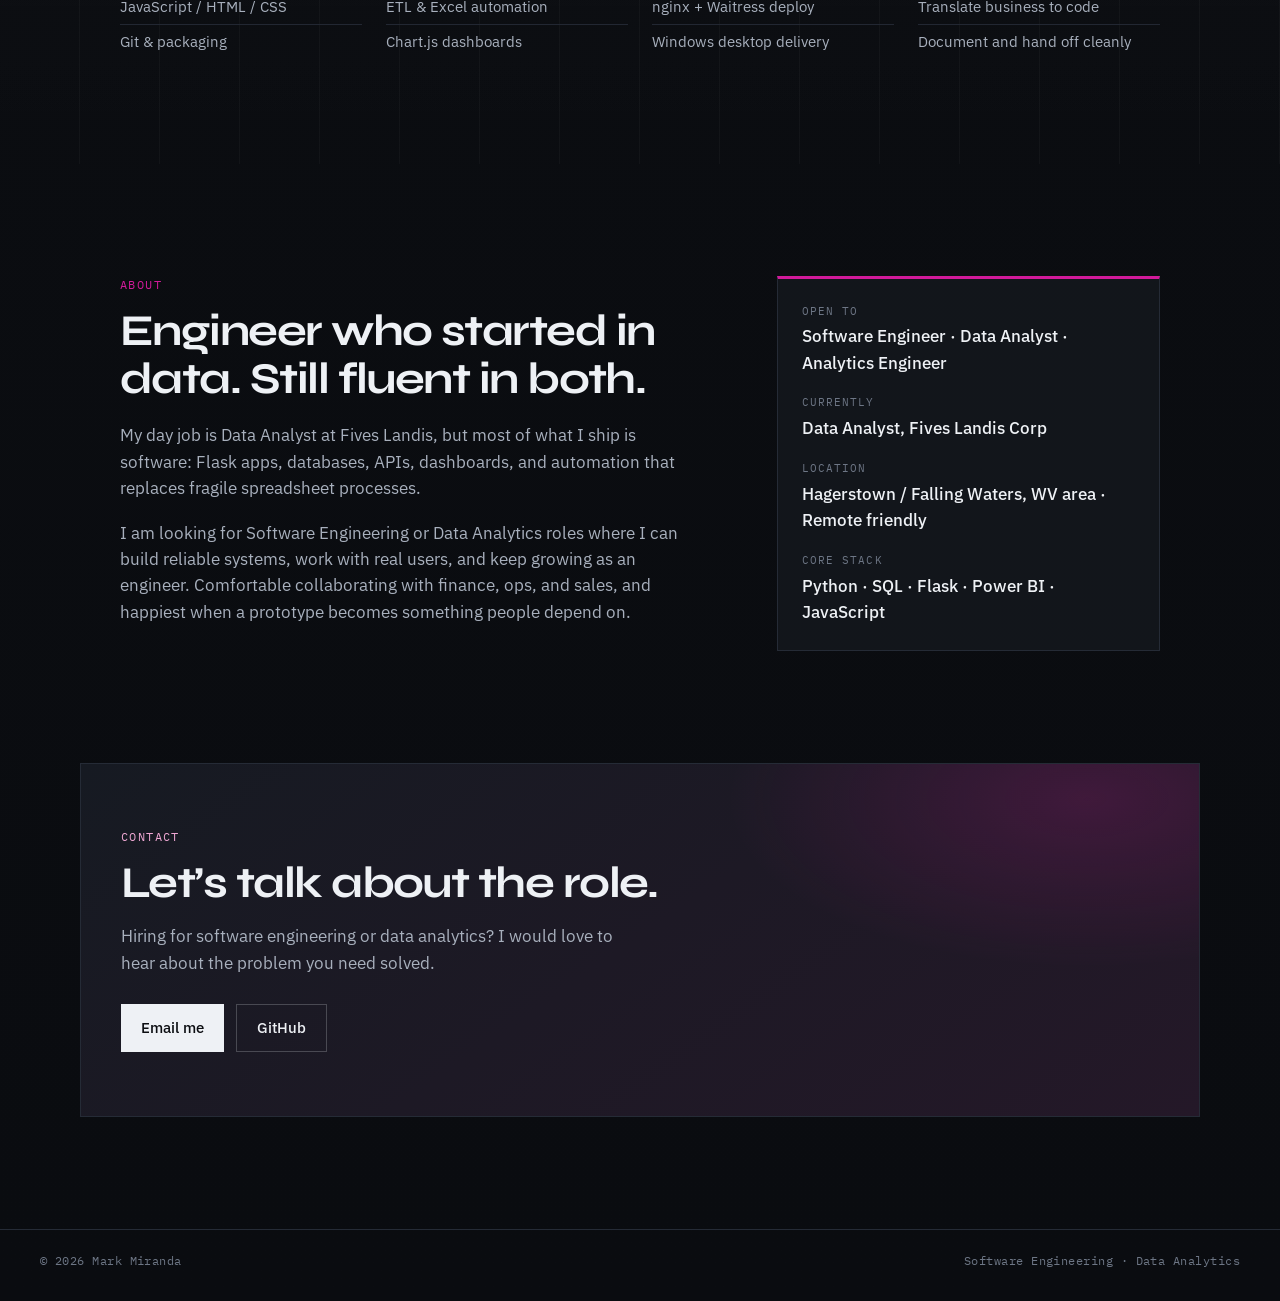
==== commit add265c6: "Add static demos for Sales Agent Tracker and Exit Interview Insights." ====
--- a/index.html
+++ b/index.html
@@ -95,10 +95,16 @@
               tracking, quotation workflows, and SAP part lookups. Live in production
               with MySQL persistence and multi user admin views.
             </p>
-            <a class="project-link" href="https://www.fiveslandiscorp.com" target="_blank" rel="noopener noreferrer">
-              Live site
-              <svg width="16" height="16" viewBox="0 0 16 16" fill="none" aria-hidden="true"><path d="M4 12L12 4M12 4H6M12 4V10" stroke="currentColor" stroke-width="1.5" stroke-linecap="round" stroke-linejoin="round"/></svg>
-            </a>
+            <div class="project-links">
+              <a class="project-link" href="https://www.fiveslandiscorp.com" target="_blank" rel="noopener noreferrer">
+                Live site
+                <svg width="16" height="16" viewBox="0 0 16 16" fill="none" aria-hidden="true"><path d="M4 12L12 4M12 4H6M12 4V10" stroke="currentColor" stroke-width="1.5" stroke-linecap="round" stroke-linejoin="round"/></svg>
+              </a>
+              <a class="project-link project-link-demo" href="demos/sales-agent-tracker/">
+                Demo
+                <svg width="16" height="16" viewBox="0 0 16 16" fill="none" aria-hidden="true"><path d="M4 12L12 4M12 4H6M12 4V10" stroke="currentColor" stroke-width="1.5" stroke-linecap="round" stroke-linejoin="round"/></svg>
+              </a>
+            </div>
           </div>
           <div class="project-visual v-tracker" aria-hidden="true">
             <div class="viz-panel">
@@ -158,6 +164,12 @@
               and surfaces retention themes with interactive charts. Built for
               stakeholders who need answers without opening a spreadsheet.
             </p>
+            <div class="project-links">
+              <a class="project-link project-link-demo" href="demos/exit-interview-insights/">
+                Demo
+                <svg width="16" height="16" viewBox="0 0 16 16" fill="none" aria-hidden="true"><path d="M4 12L12 4M12 4H6M12 4V10" stroke="currentColor" stroke-width="1.5" stroke-linecap="round" stroke-linejoin="round"/></svg>
+              </a>
+            </div>
           </div>
           <div class="project-visual v-exit" aria-hidden="true">
             <div class="spark">
@@ -398,7 +410,7 @@
           about the problem you need solved.
         </p>
         <div class="contact-actions">
-          <a class="btn btn-primary" href="mailto:Mark.Miranda@fivesgroup.com">Email me</a>
+          <a class="btn btn-primary" href="mailto:Mackzmiranda@gmail.com">Email me</a>
           <a class="btn btn-ghost" href="https://github.com/markdantemiranda" target="_blank" rel="noopener noreferrer">GitHub</a>
         </div>
       </div>
--- a/styles.css
+++ b/styles.css
@@ -518,14 +518,25 @@
   font-size: 0.98rem;
 }
 
+.project-links {
+  display: flex;
+  flex-wrap: wrap;
+  align-items: center;
+  gap: 0.85rem 1.15rem;
+  margin-top: 0.85rem;
+}
+
 .project-link {
   display: inline-flex;
   align-items: center;
   gap: 0.35rem;
-  margin-top: 0.85rem;
   font-size: 0.9rem;
   font-weight: 500;
   color: #f0a8d4;
+}
+
+.project-link-demo {
+  color: var(--gold);
 }
 
 .project-link:hover svg {
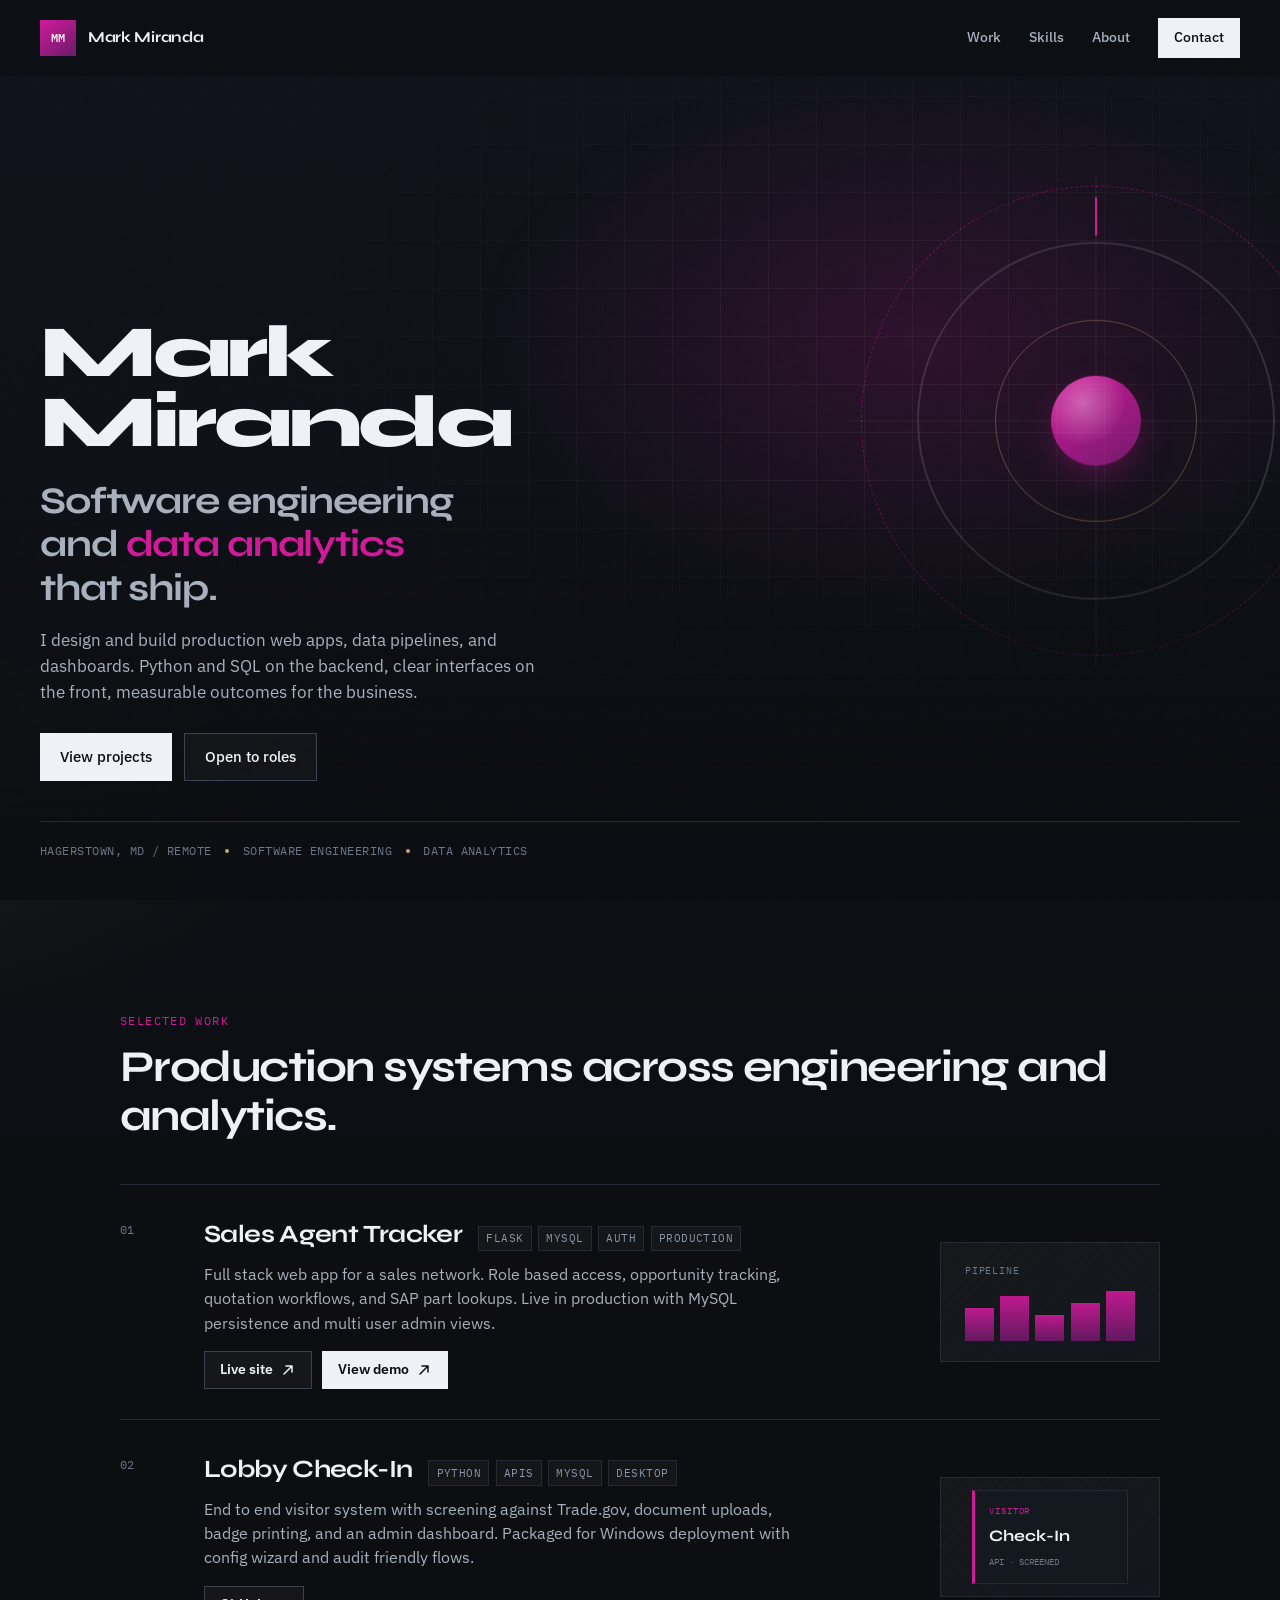
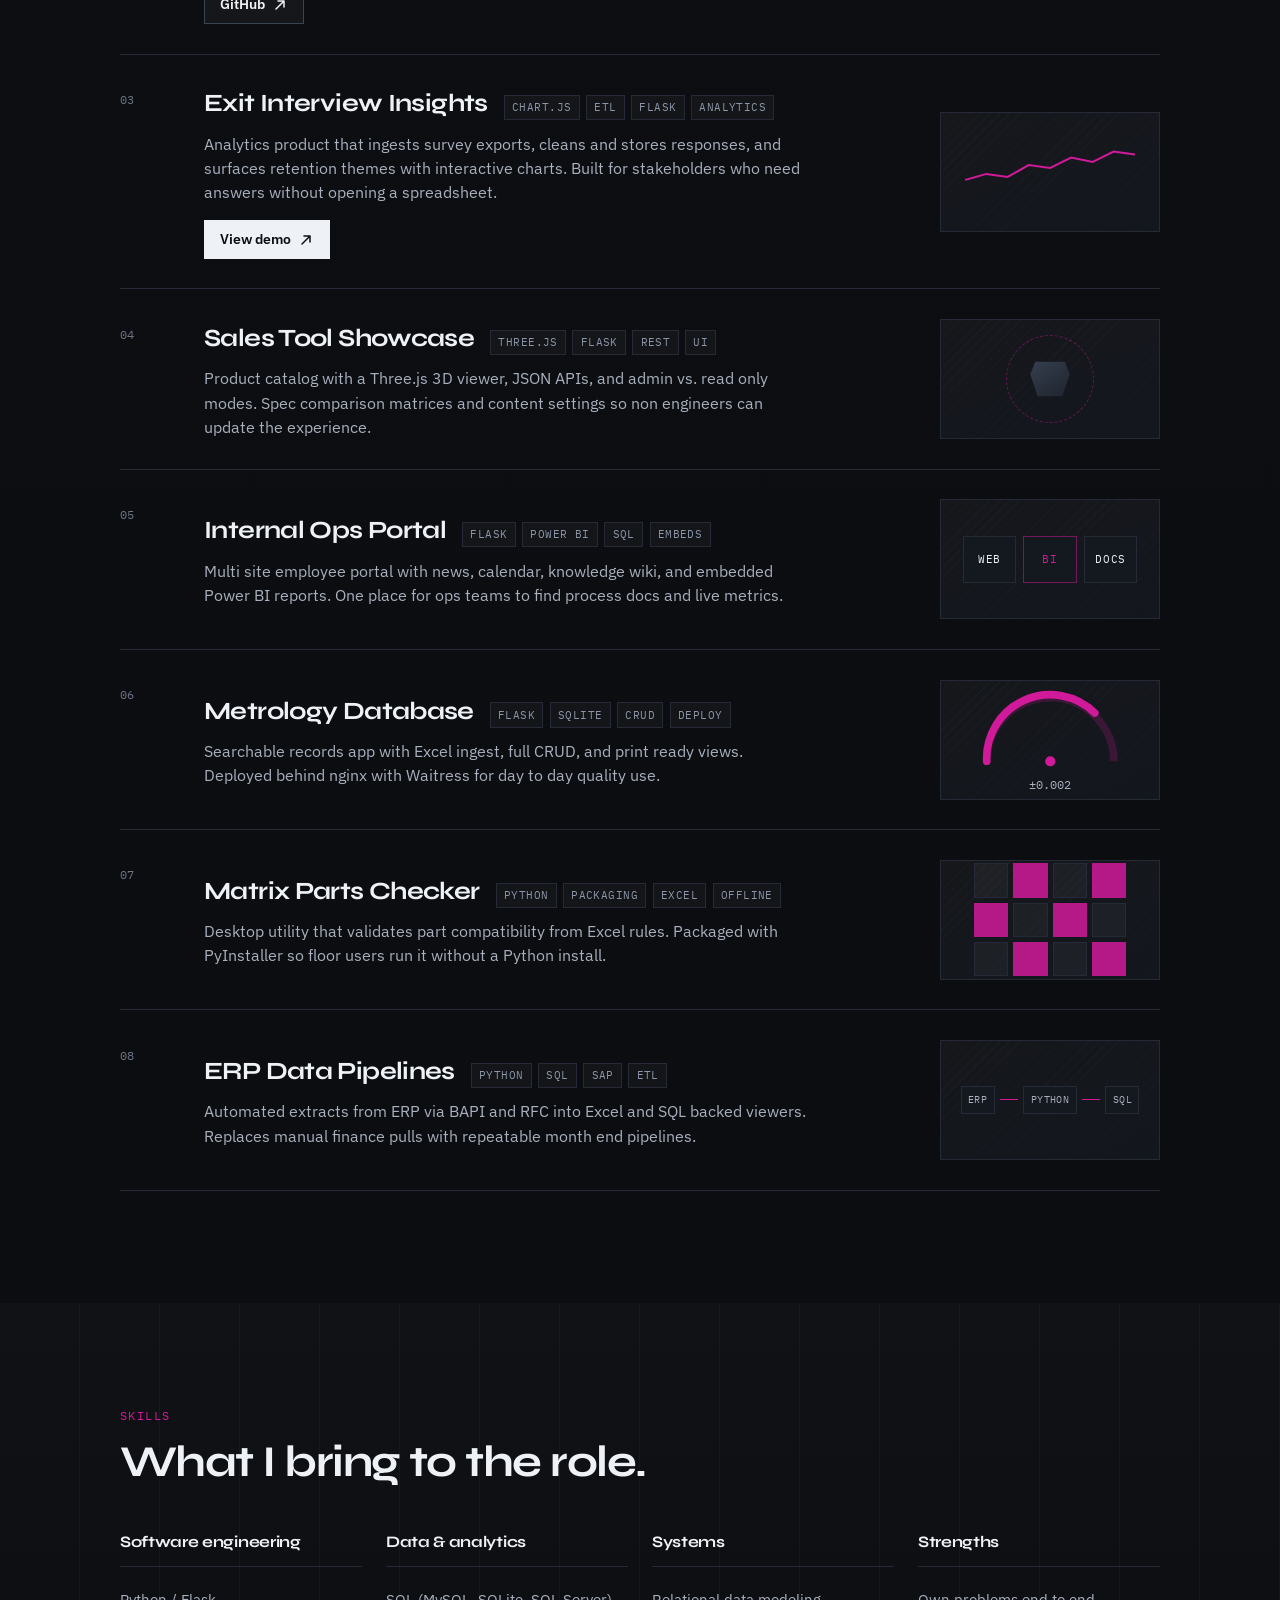
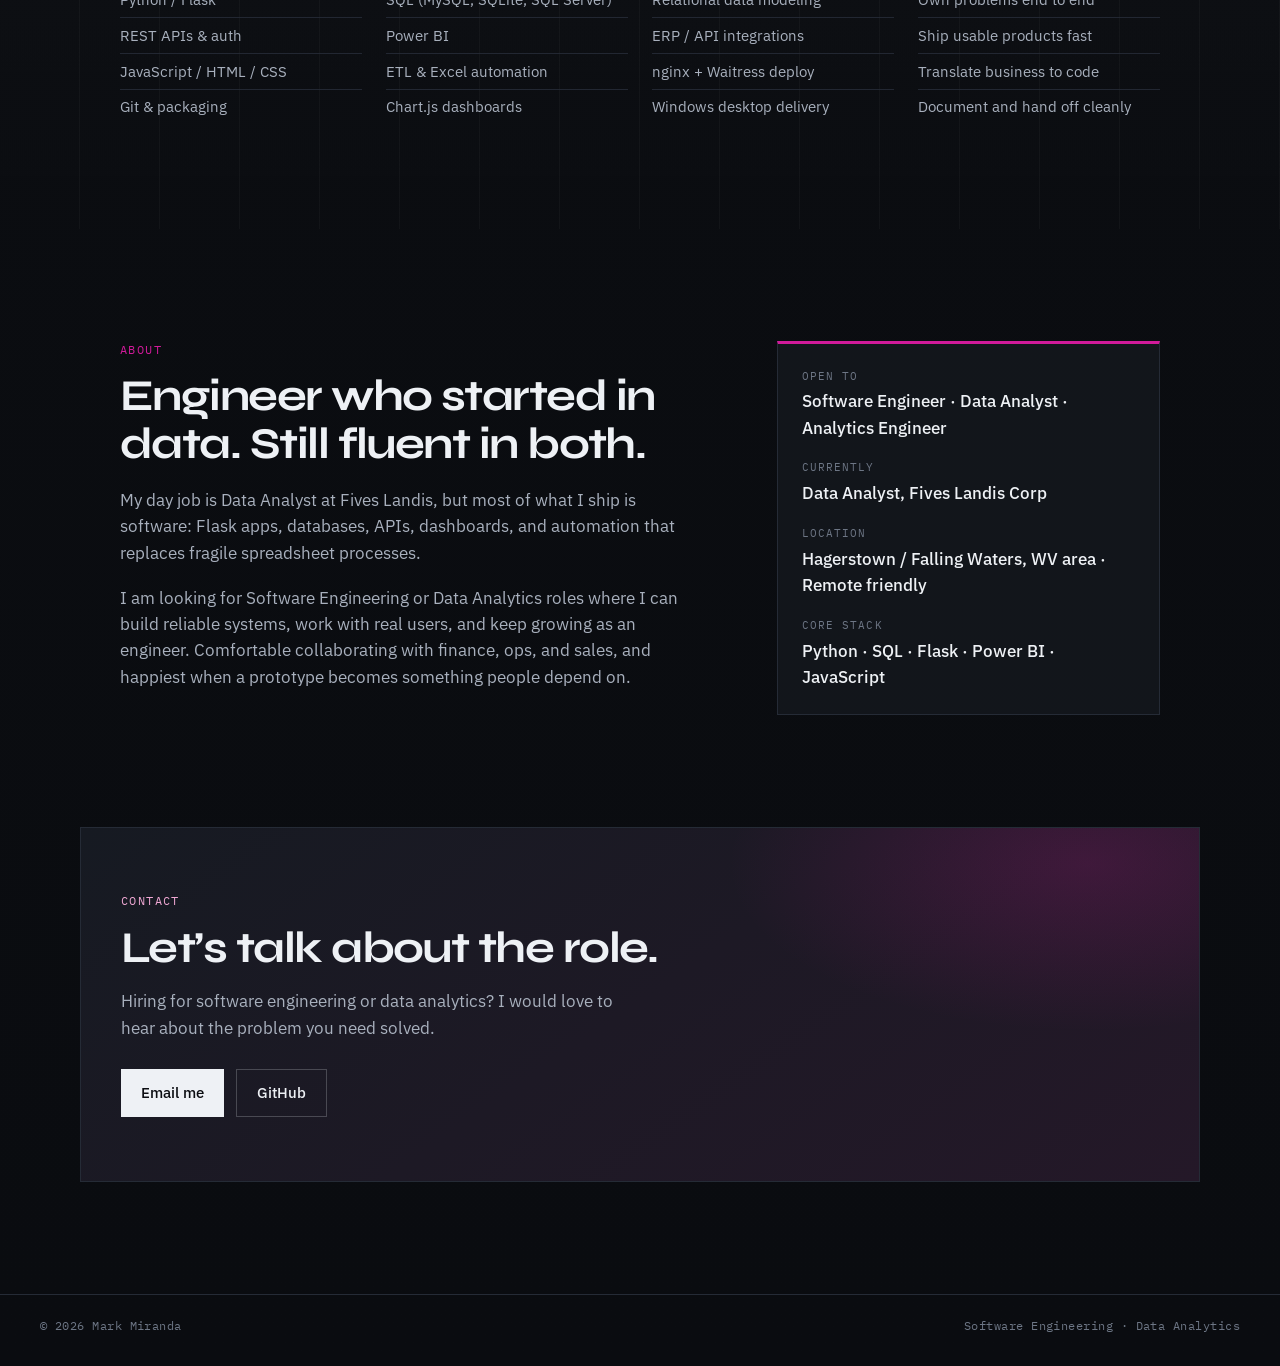
==== commit ae952b58: "Make project demo links clear button-style CTAs." ====
--- a/index.html
+++ b/index.html
@@ -100,8 +100,8 @@
                 Live site
                 <svg width="16" height="16" viewBox="0 0 16 16" fill="none" aria-hidden="true"><path d="M4 12L12 4M12 4H6M12 4V10" stroke="currentColor" stroke-width="1.5" stroke-linecap="round" stroke-linejoin="round"/></svg>
               </a>
-              <a class="project-link project-link-demo" href="demos/sales-agent-tracker/">
-                Demo
+              <a class="project-link project-link-demo" href="demos/sales-agent-tracker/index.html">
+                View demo
                 <svg width="16" height="16" viewBox="0 0 16 16" fill="none" aria-hidden="true"><path d="M4 12L12 4M12 4H6M12 4V10" stroke="currentColor" stroke-width="1.5" stroke-linecap="round" stroke-linejoin="round"/></svg>
               </a>
             </div>
@@ -133,10 +133,12 @@
               uploads, badge printing, and an admin dashboard. Packaged for Windows
               deployment with config wizard and audit friendly flows.
             </p>
-            <a class="project-link" href="https://github.com/markdantemiranda/LobbyCheckInV1" target="_blank" rel="noopener noreferrer">
-              GitHub
-              <svg width="16" height="16" viewBox="0 0 16 16" fill="none" aria-hidden="true"><path d="M4 12L12 4M12 4H6M12 4V10" stroke="currentColor" stroke-width="1.5" stroke-linecap="round" stroke-linejoin="round"/></svg>
-            </a>
+            <div class="project-links">
+              <a class="project-link" href="https://github.com/markdantemiranda/LobbyCheckInV1" target="_blank" rel="noopener noreferrer">
+                GitHub
+                <svg width="16" height="16" viewBox="0 0 16 16" fill="none" aria-hidden="true"><path d="M4 12L12 4M12 4H6M12 4V10" stroke="currentColor" stroke-width="1.5" stroke-linecap="round" stroke-linejoin="round"/></svg>
+              </a>
+            </div>
           </div>
           <div class="project-visual v-lobby" aria-hidden="true">
             <div class="badge-mock">
@@ -165,8 +167,8 @@
               stakeholders who need answers without opening a spreadsheet.
             </p>
             <div class="project-links">
-              <a class="project-link project-link-demo" href="demos/exit-interview-insights/">
-                Demo
+              <a class="project-link project-link-demo" href="demos/exit-interview-insights/index.html">
+                View demo
                 <svg width="16" height="16" viewBox="0 0 16 16" fill="none" aria-hidden="true"><path d="M4 12L12 4M12 4H6M12 4V10" stroke="currentColor" stroke-width="1.5" stroke-linecap="round" stroke-linejoin="round"/></svg>
               </a>
             </div>
--- a/styles.css
+++ b/styles.css
@@ -522,21 +522,41 @@
   display: flex;
   flex-wrap: wrap;
   align-items: center;
-  gap: 0.85rem 1.15rem;
-  margin-top: 0.85rem;
+  gap: 0.65rem;
+  margin-top: 1rem;
 }
 
 .project-link {
   display: inline-flex;
   align-items: center;
-  gap: 0.35rem;
-  font-size: 0.9rem;
-  font-weight: 500;
-  color: #f0a8d4;
+  justify-content: center;
+  gap: 0.4rem;
+  min-height: 2.4rem;
+  padding: 0.45rem 0.95rem;
+  font-size: 0.88rem;
+  font-weight: 600;
+  color: var(--ink);
+  background: rgba(255, 255, 255, 0.04);
+  border: 1px solid var(--line-strong);
+  transition: background 0.2s, border-color 0.2s, color 0.2s, transform 0.2s;
+}
+
+.project-link:hover {
+  border-color: var(--ink-soft);
+  background: rgba(255, 255, 255, 0.08);
+  transform: translateY(-1px);
 }
 
 .project-link-demo {
-  color: var(--gold);
+  color: #0c0e12;
+  background: var(--ink);
+  border-color: var(--ink);
+}
+
+.project-link-demo:hover {
+  color: #fff;
+  background: var(--magenta);
+  border-color: var(--magenta);
 }
 
 .project-link:hover svg {
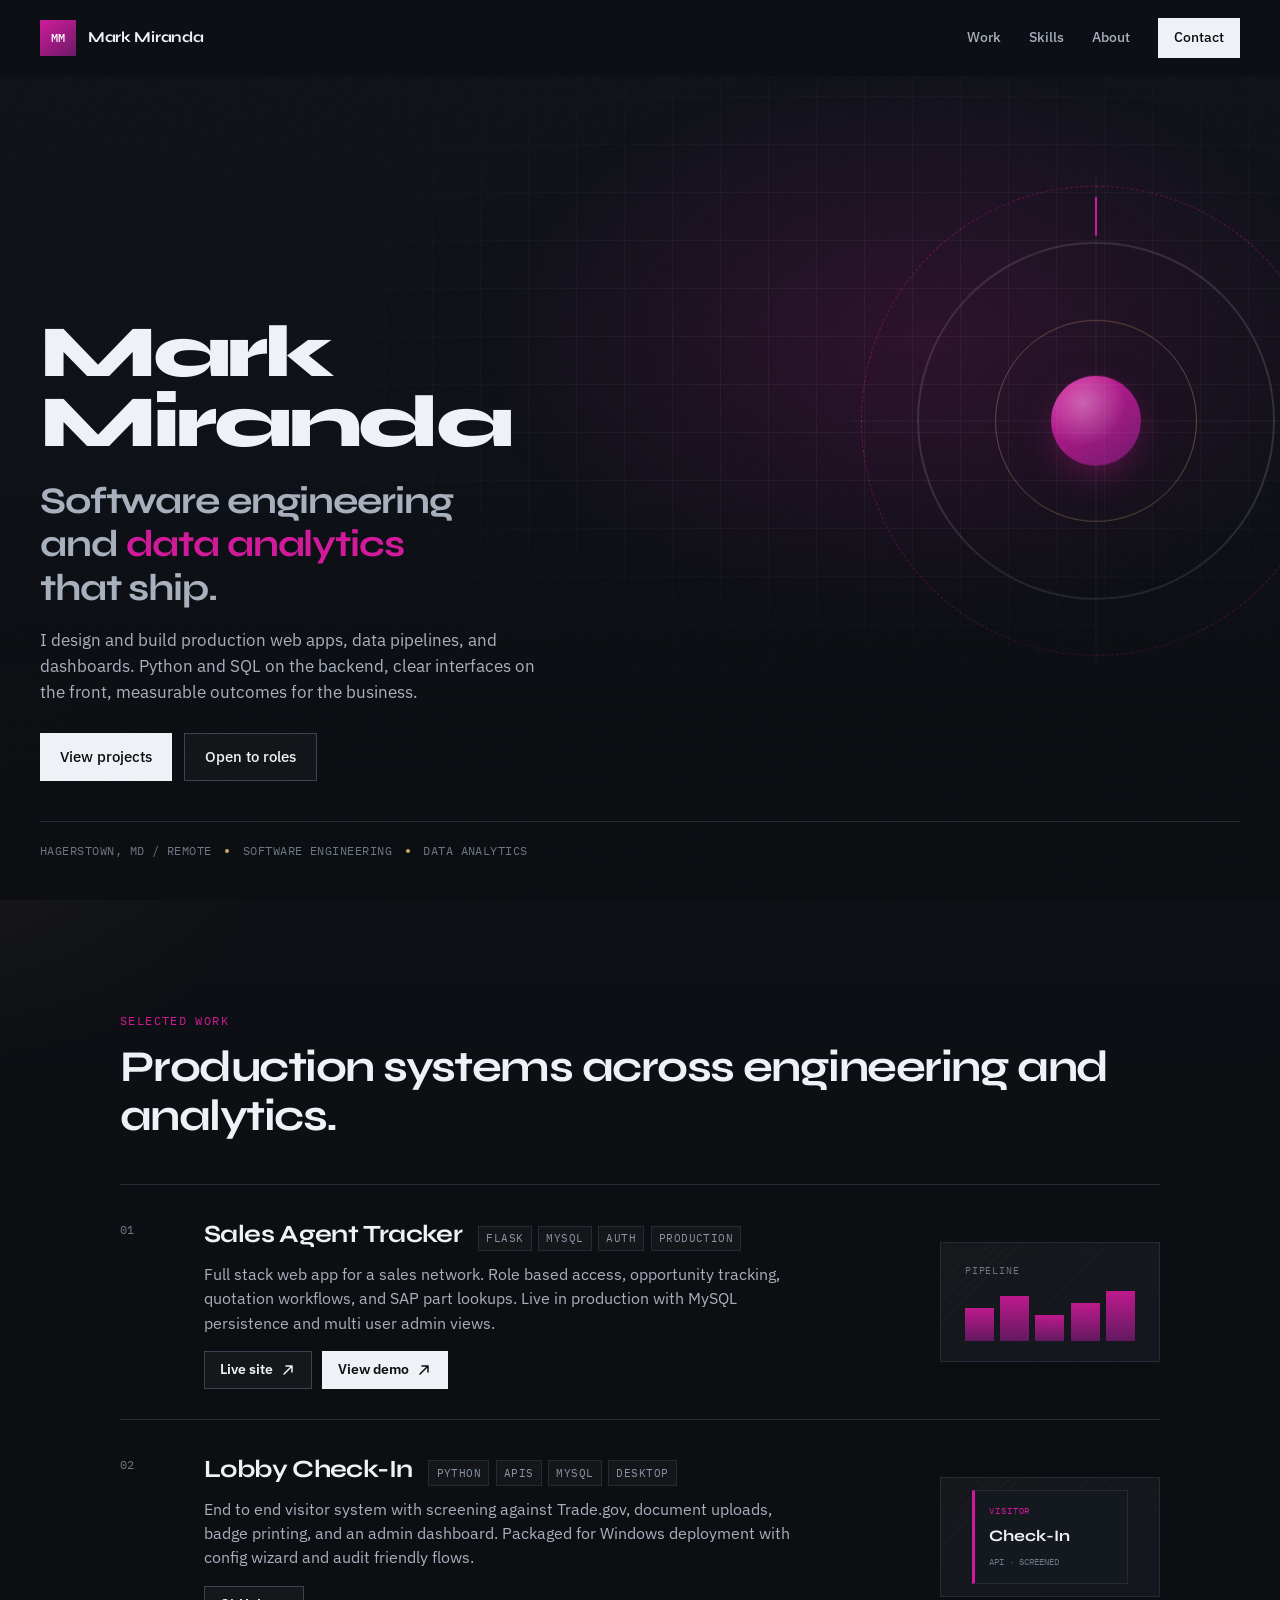
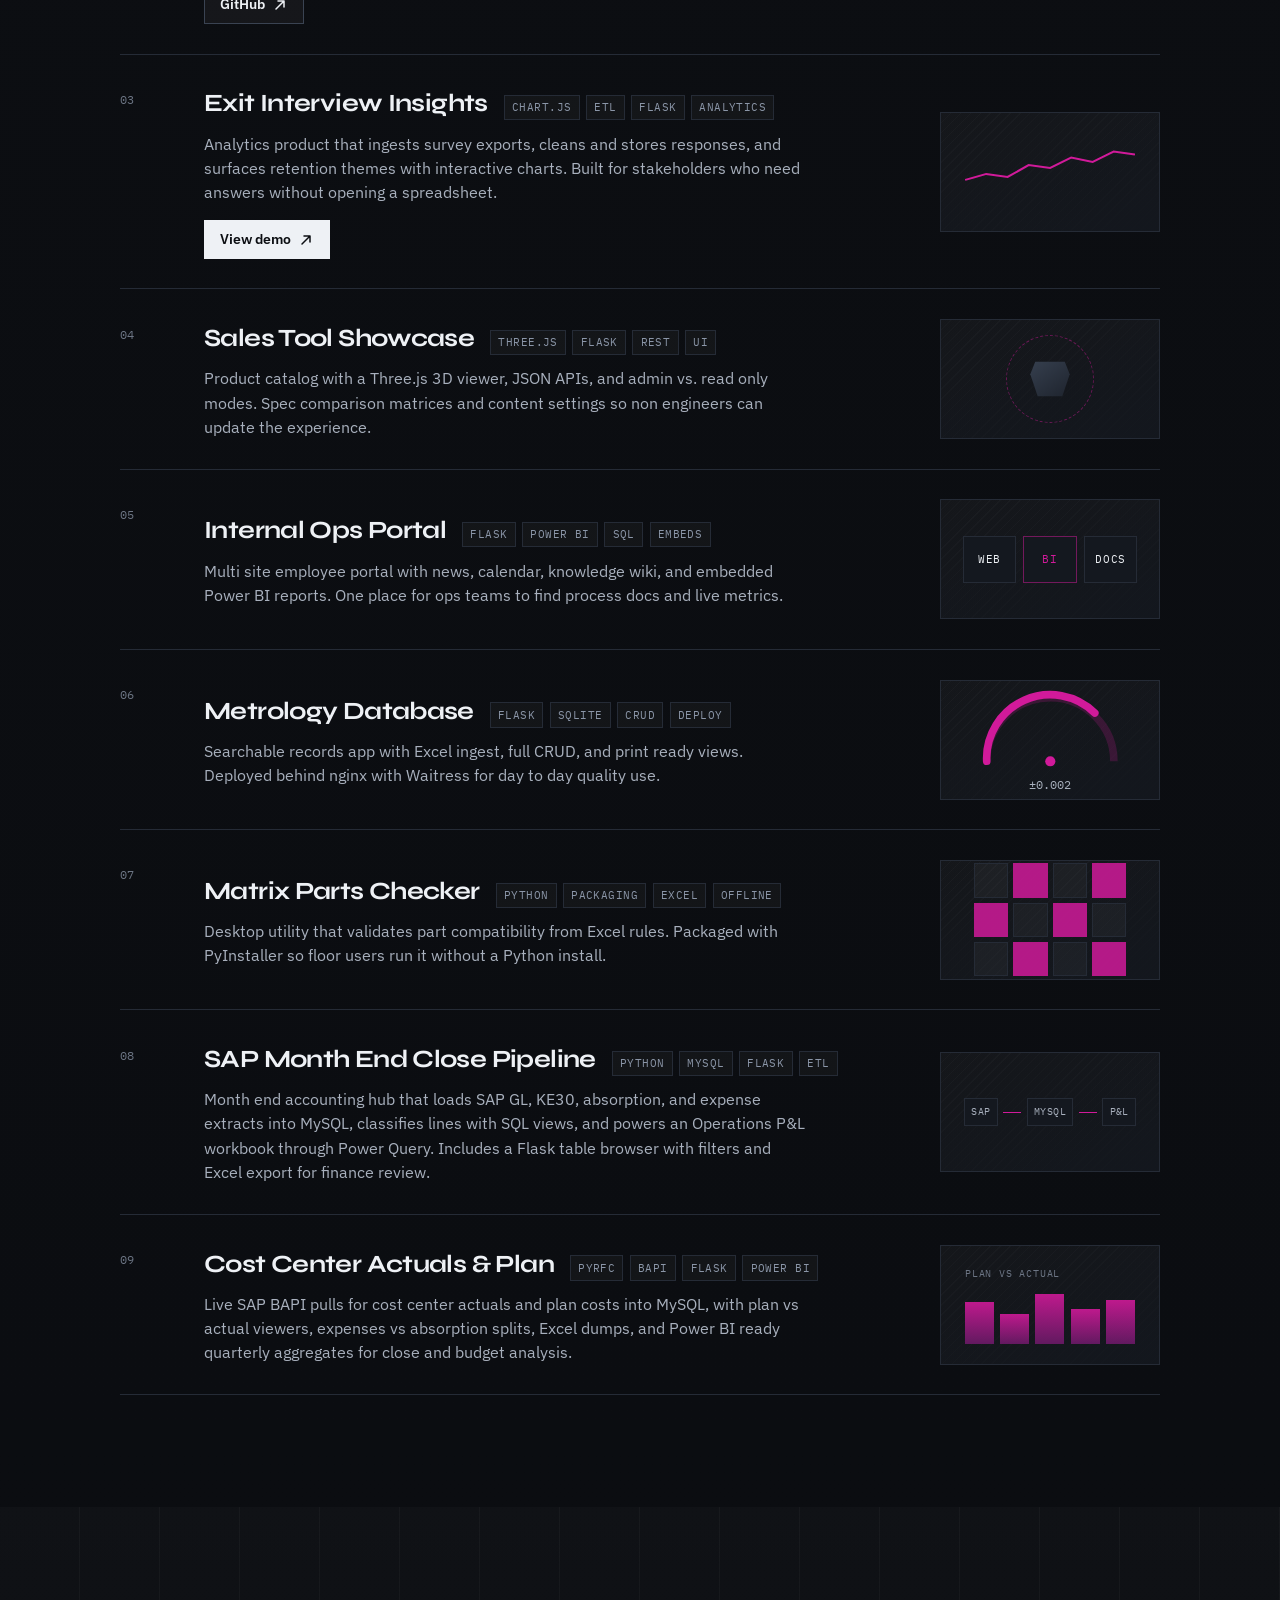
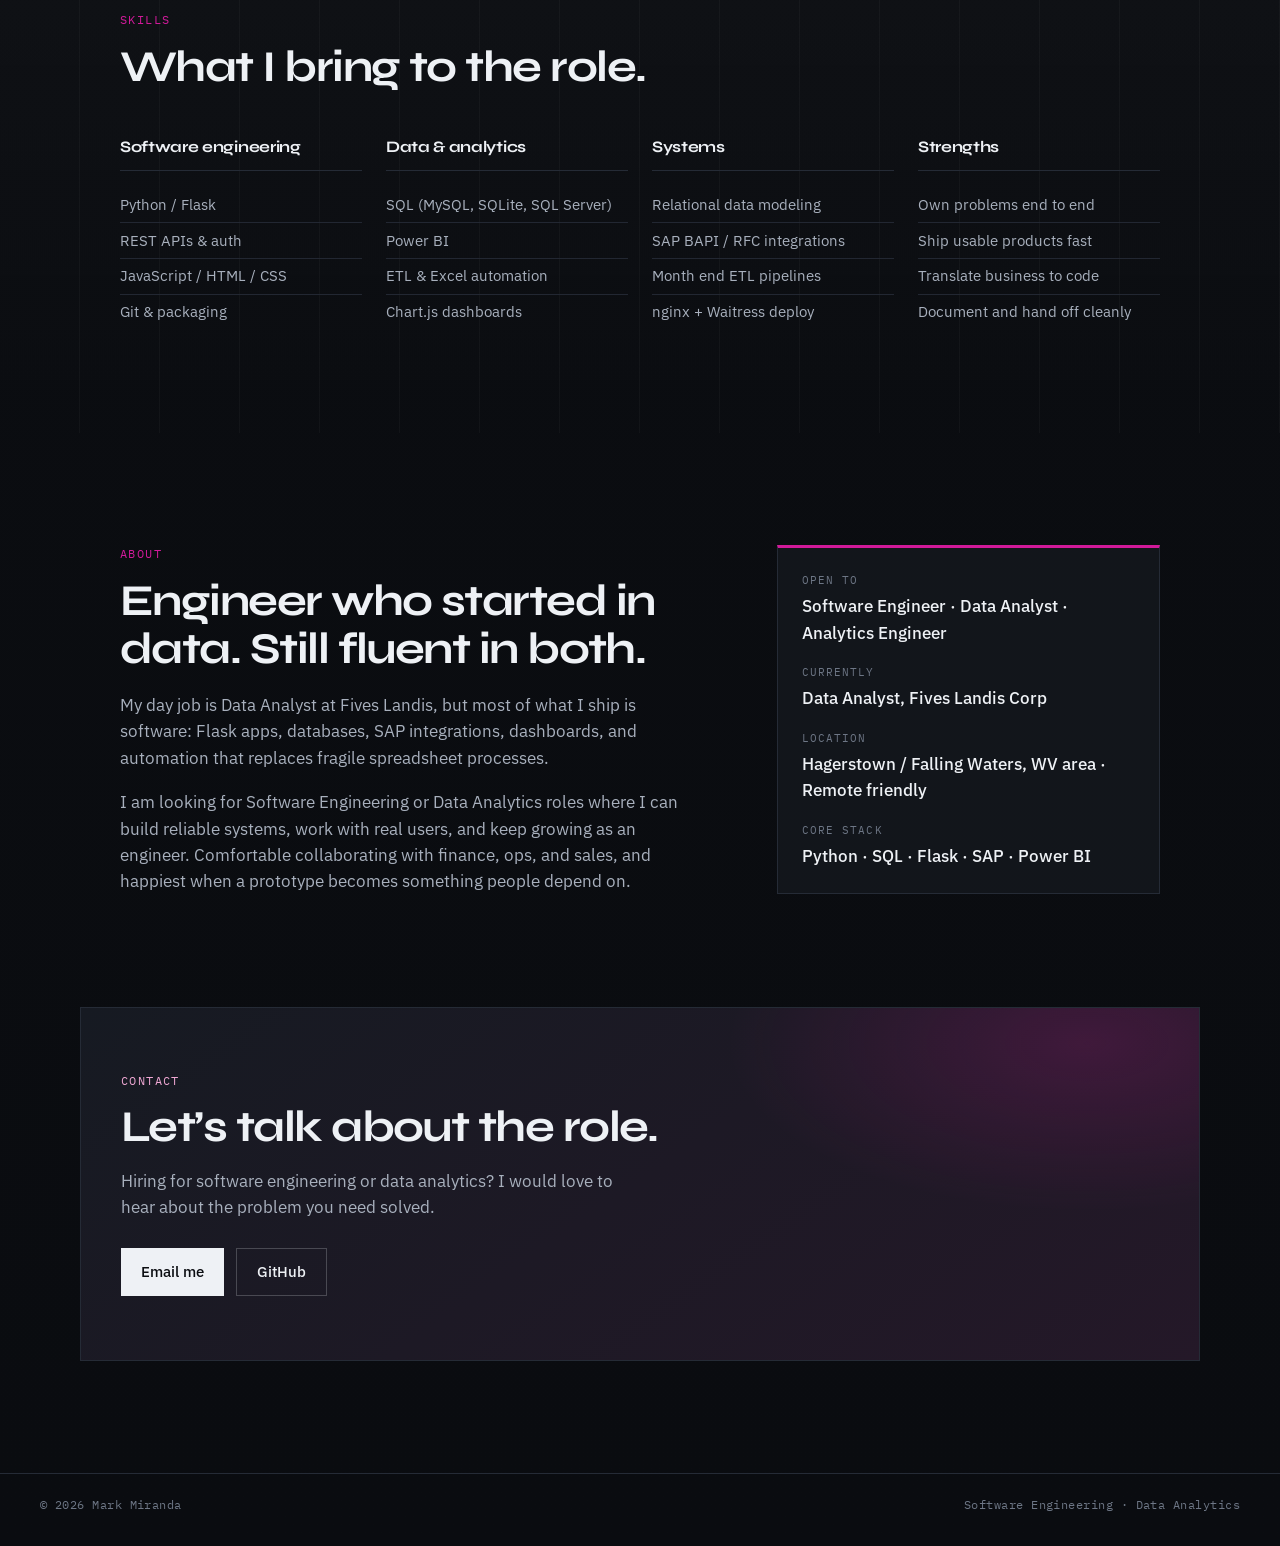
==== commit 838b5631: "Feature Month End and Cost Center finance projects on the portfolio." ====
--- a/index.html
+++ b/index.html
@@ -292,26 +292,56 @@
           <div class="project-index">08</div>
           <div class="project-body">
             <div class="project-top">
-              <h3>ERP Data Pipelines</h3>
+              <h3>SAP Month End Close Pipeline</h3>
               <ul class="tags">
                 <li>Python</li>
-                <li>SQL</li>
-                <li>SAP</li>
+                <li>MySQL</li>
+                <li>Flask</li>
                 <li>ETL</li>
               </ul>
             </div>
             <p>
-              Automated extracts from ERP via BAPI and RFC into Excel and SQL backed
-              viewers. Replaces manual finance pulls with repeatable month end pipelines.
+              Month end accounting hub that loads SAP GL, KE30, absorption, and expense
+              extracts into MySQL, classifies lines with SQL views, and powers an Operations
+              P&amp;L workbook through Power Query. Includes a Flask table browser with
+              filters and Excel export for finance review.
             </p>
           </div>
           <div class="project-visual v-sap" aria-hidden="true">
             <div class="sap-flow">
-              <span>ERP</span>
+              <span>SAP</span>
               <em></em>
-              <span>Python</span>
+              <span>MySQL</span>
               <em></em>
-              <span>SQL</span>
+              <span>P&amp;L</span>
+            </div>
+          </div>
+        </li>
+
+        <li class="project" data-reveal>
+          <div class="project-index">09</div>
+          <div class="project-body">
+            <div class="project-top">
+              <h3>Cost Center Actuals &amp; Plan</h3>
+              <ul class="tags">
+                <li>PyRFC</li>
+                <li>BAPI</li>
+                <li>Flask</li>
+                <li>Power BI</li>
+              </ul>
+            </div>
+            <p>
+              Live SAP BAPI pulls for cost center actuals and plan costs into MySQL,
+              with plan vs actual viewers, expenses vs absorption splits, Excel dumps,
+              and Power BI ready quarterly aggregates for close and budget analysis.
+            </p>
+          </div>
+          <div class="project-visual v-tracker" aria-hidden="true">
+            <div class="viz-panel">
+              <span class="viz-label">Plan vs Actual</span>
+              <div class="bars">
+                <i style="--h:78%"></i><i style="--h:55%"></i><i style="--h:92%"></i><i style="--h:64%"></i><i style="--h:81%"></i>
+              </div>
             </div>
           </div>
         </li>
@@ -346,9 +376,9 @@
           <h3>Systems</h3>
           <ul>
             <li>Relational data modeling</li>
-            <li>ERP / API integrations</li>
+            <li>SAP BAPI / RFC integrations</li>
+            <li>Month end ETL pipelines</li>
             <li>nginx + Waitress deploy</li>
-            <li>Windows desktop delivery</li>
           </ul>
         </div>
         <div>
@@ -370,8 +400,8 @@
           <h2>Engineer who started in data. Still fluent in both.</h2>
           <p>
             My day job is Data Analyst at Fives Landis, but most of what I ship is
-            software: Flask apps, databases, APIs, dashboards, and automation that
-            replaces fragile spreadsheet processes.
+            software: Flask apps, databases, SAP integrations, dashboards, and
+            automation that replaces fragile spreadsheet processes.
           </p>
           <p>
             I am looking for Software Engineering or Data Analytics roles where I can
@@ -396,7 +426,7 @@
             </div>
             <div>
               <dt>Core stack</dt>
-              <dd>Python · SQL · Flask · Power BI · JavaScript</dd>
+              <dd>Python · SQL · Flask · SAP · Power BI</dd>
             </div>
           </dl>
         </aside>
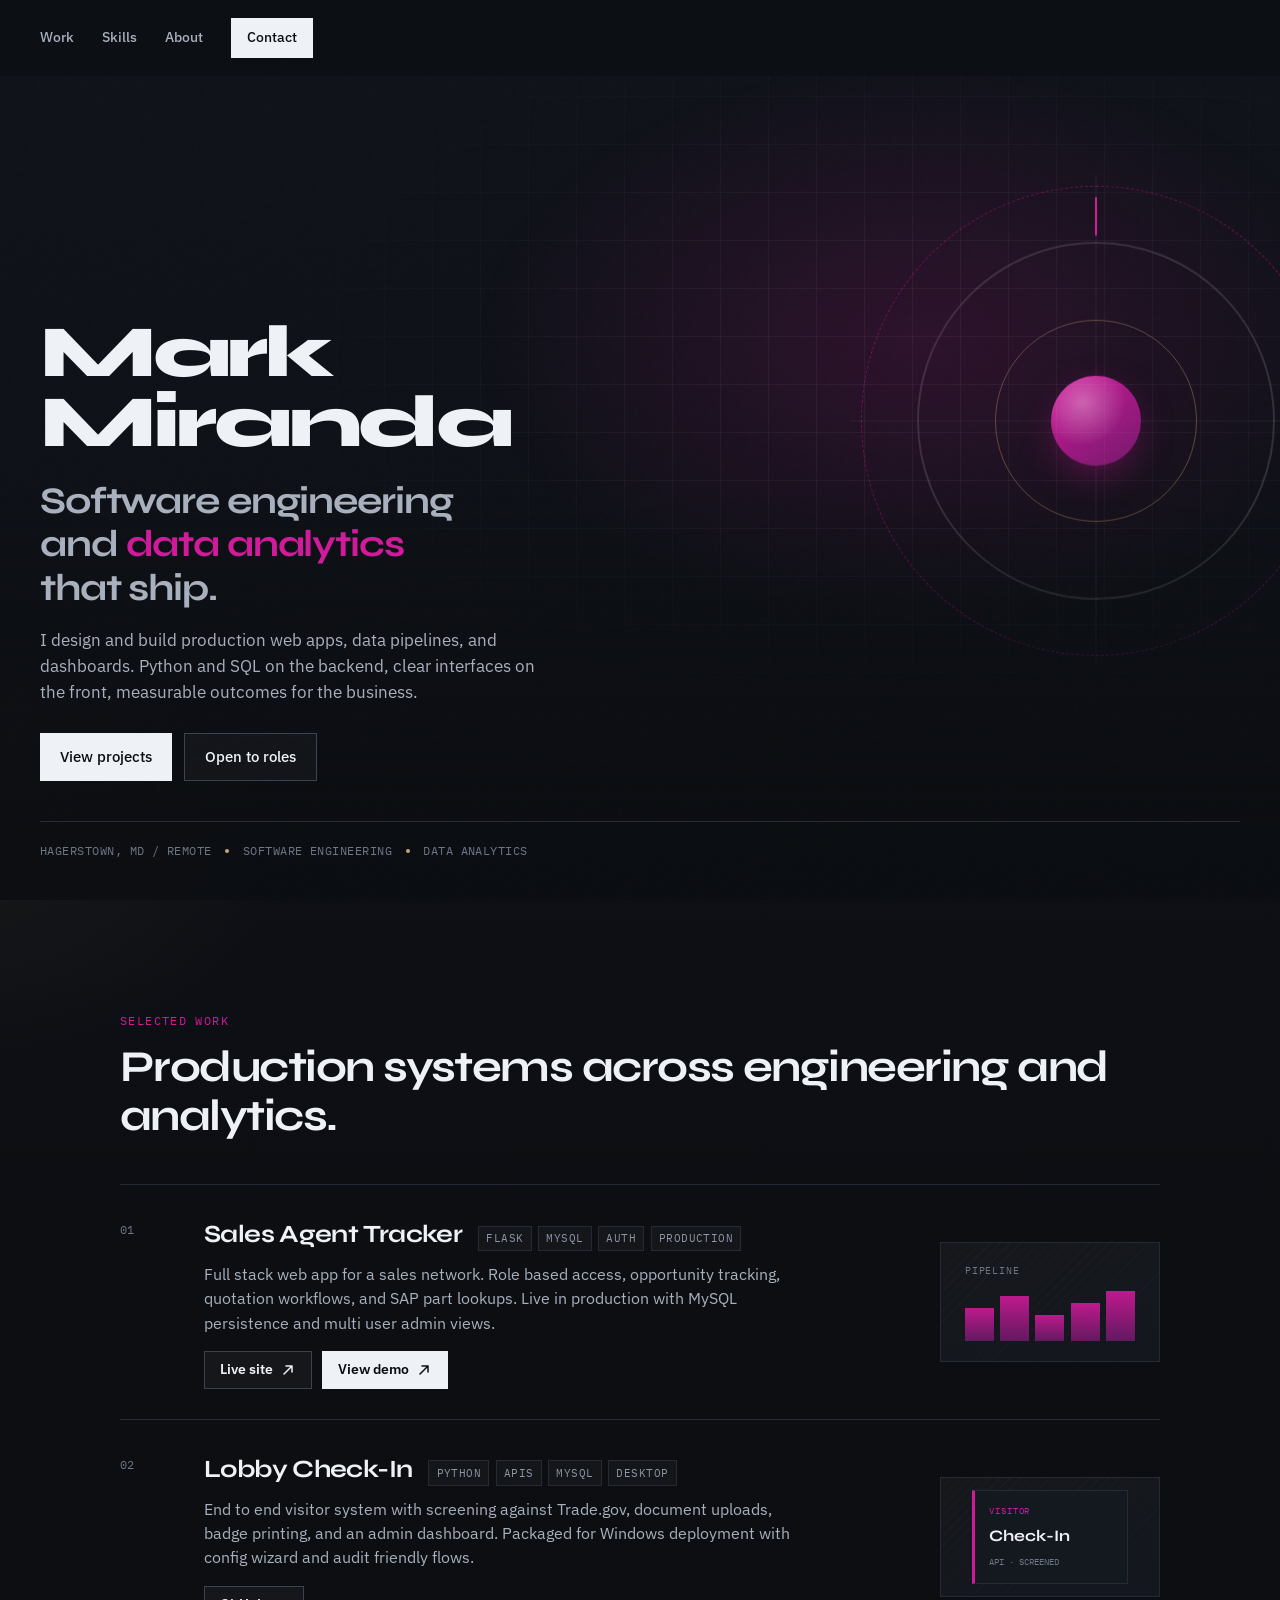
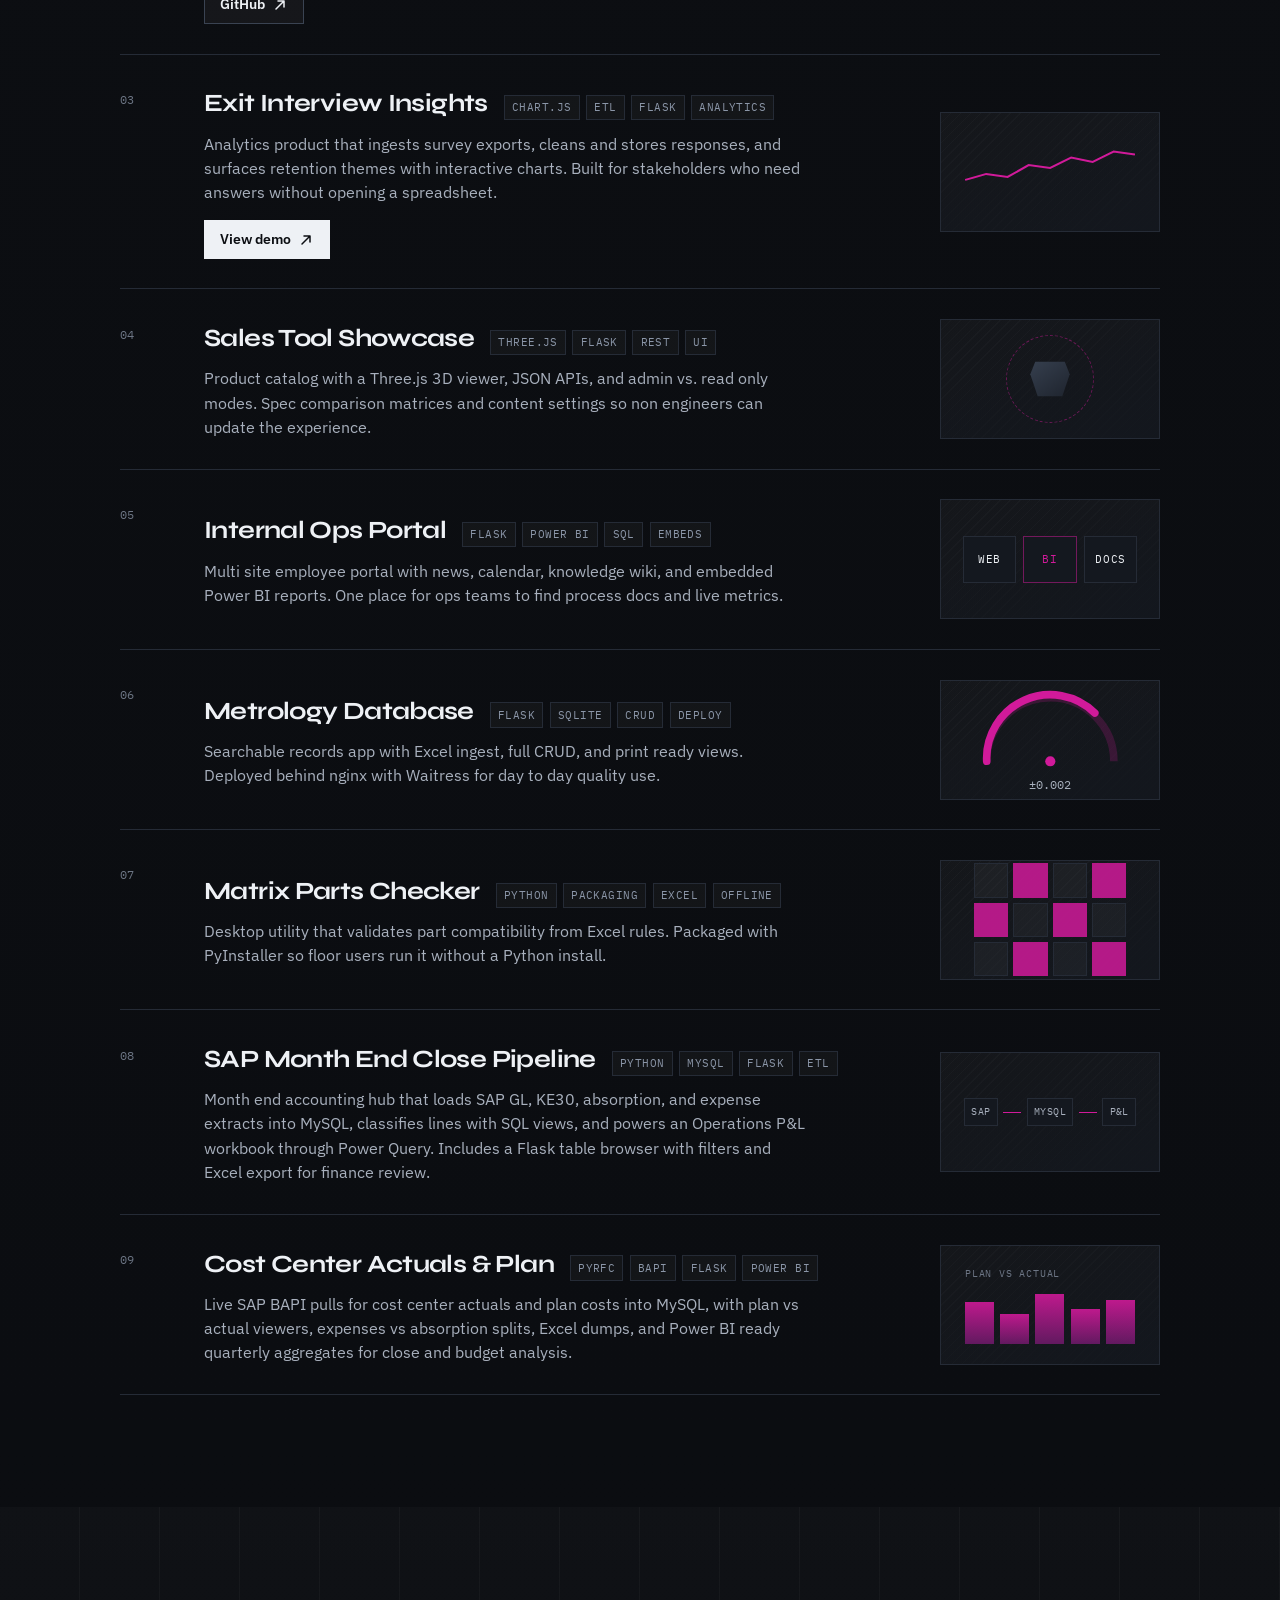
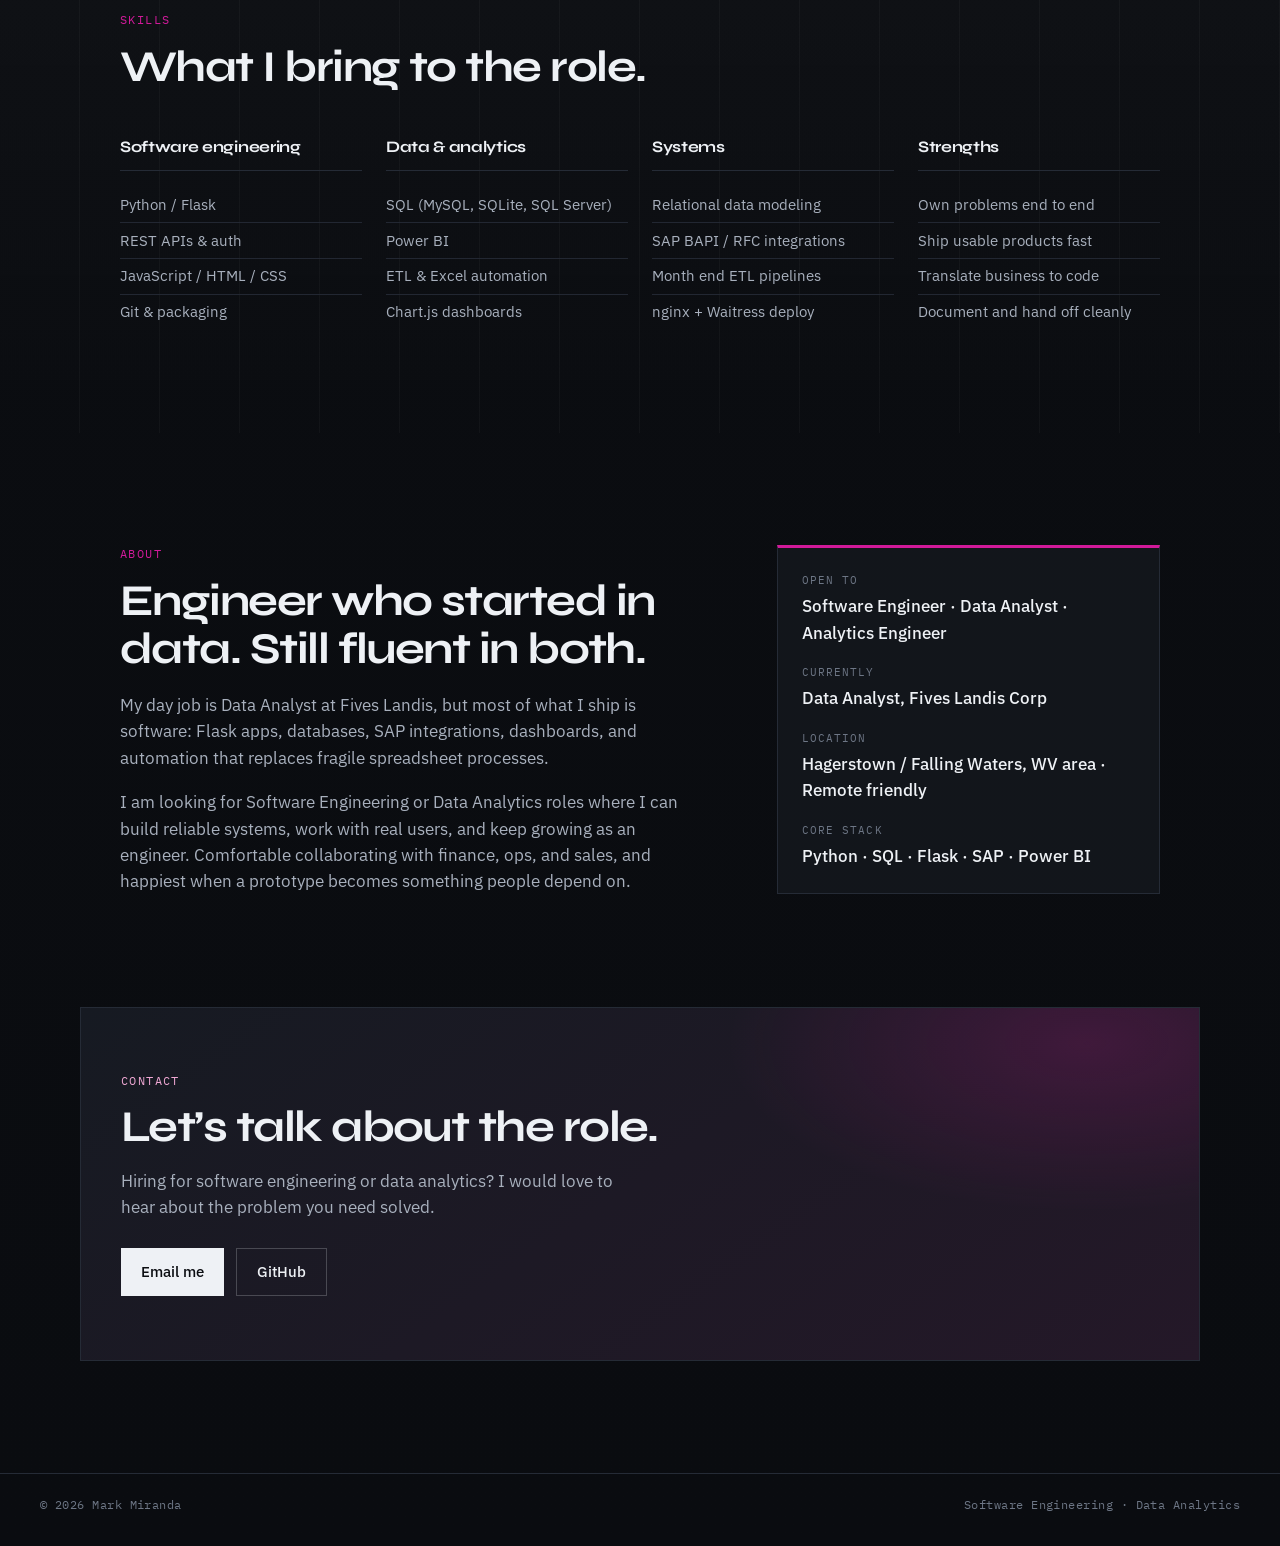
==== commit bc7d26ab: "html edit" ====
--- a/index.html
+++ b/index.html
@@ -14,10 +14,6 @@
   <div class="noise" aria-hidden="true"></div>
 
   <header class="site-header">
-    <a class="logo" href="#top" aria-label="Mark Miranda home">
-      <span class="logo-mark">MM</span>
-      <span class="logo-name">Mark Miranda</span>
-    </a>
     <nav class="nav" aria-label="Primary">
       <a href="#work">Work</a>
       <a href="#skills">Skills</a>
